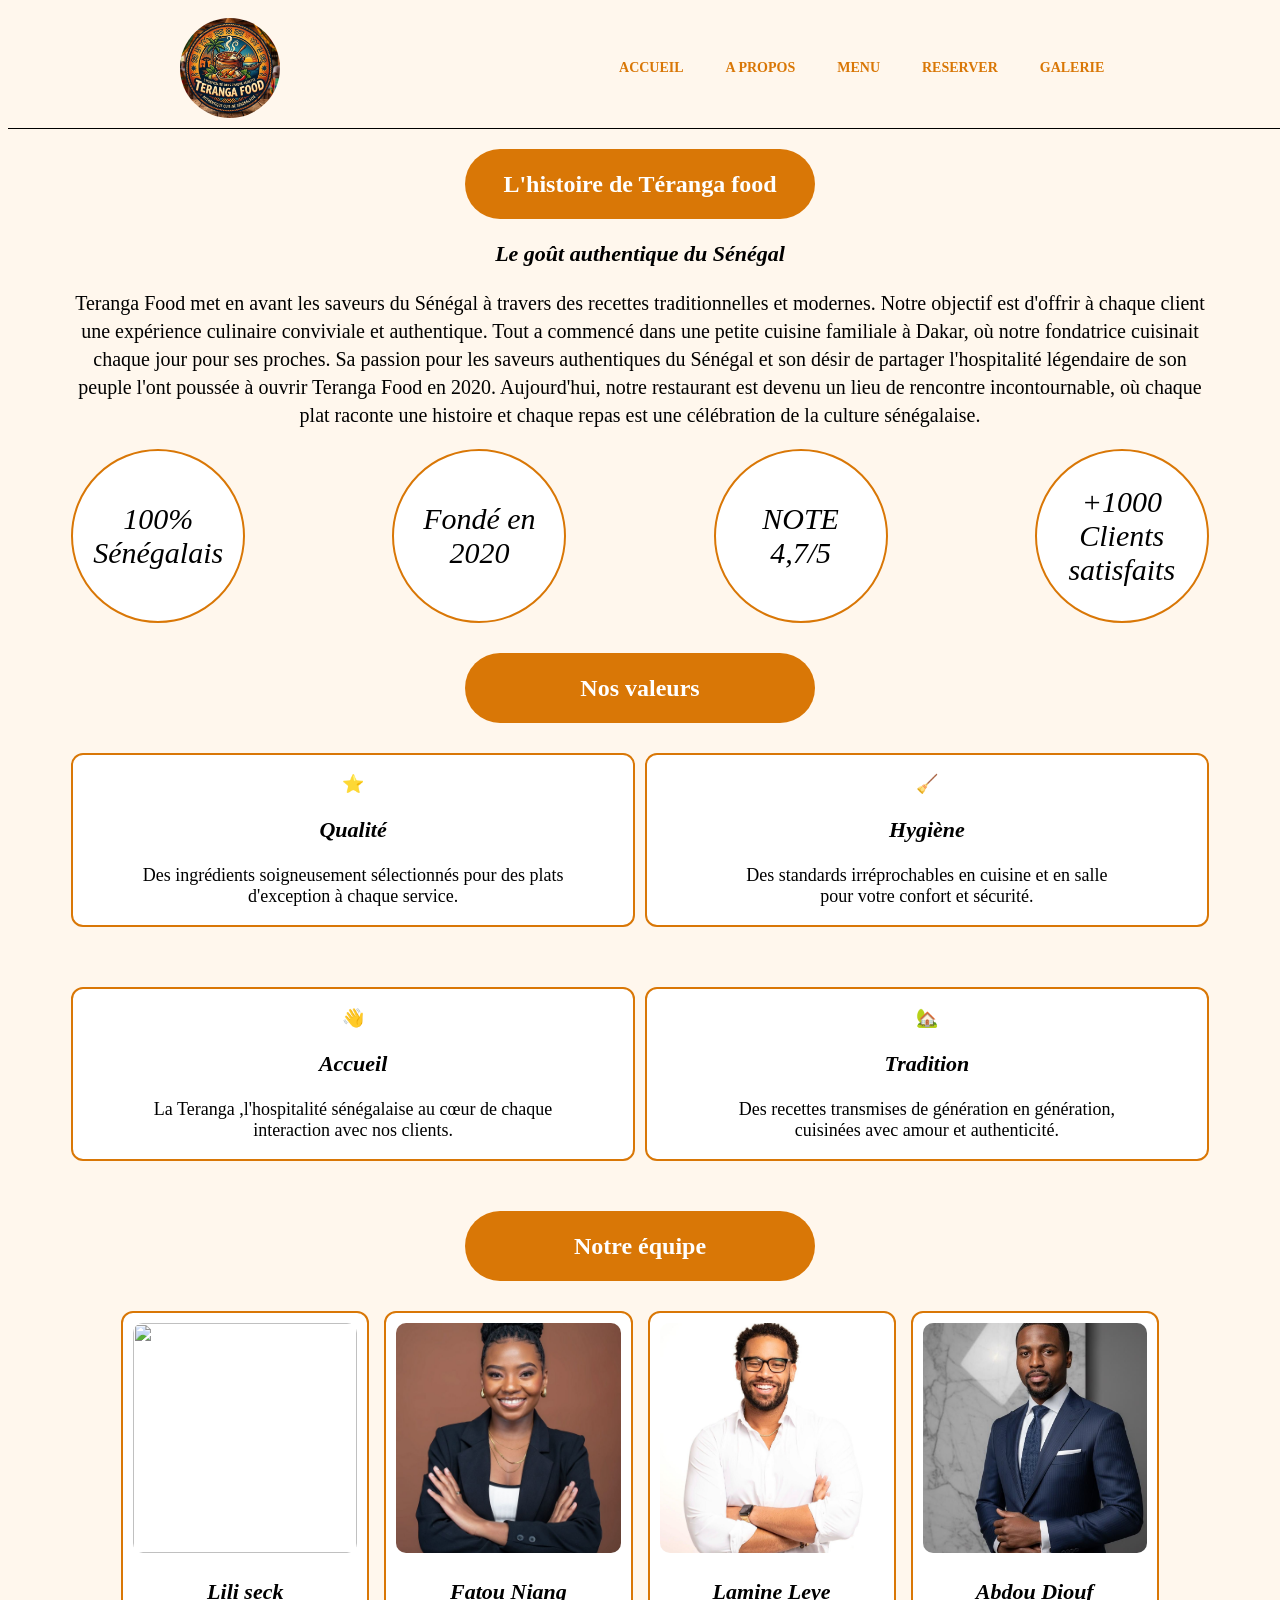
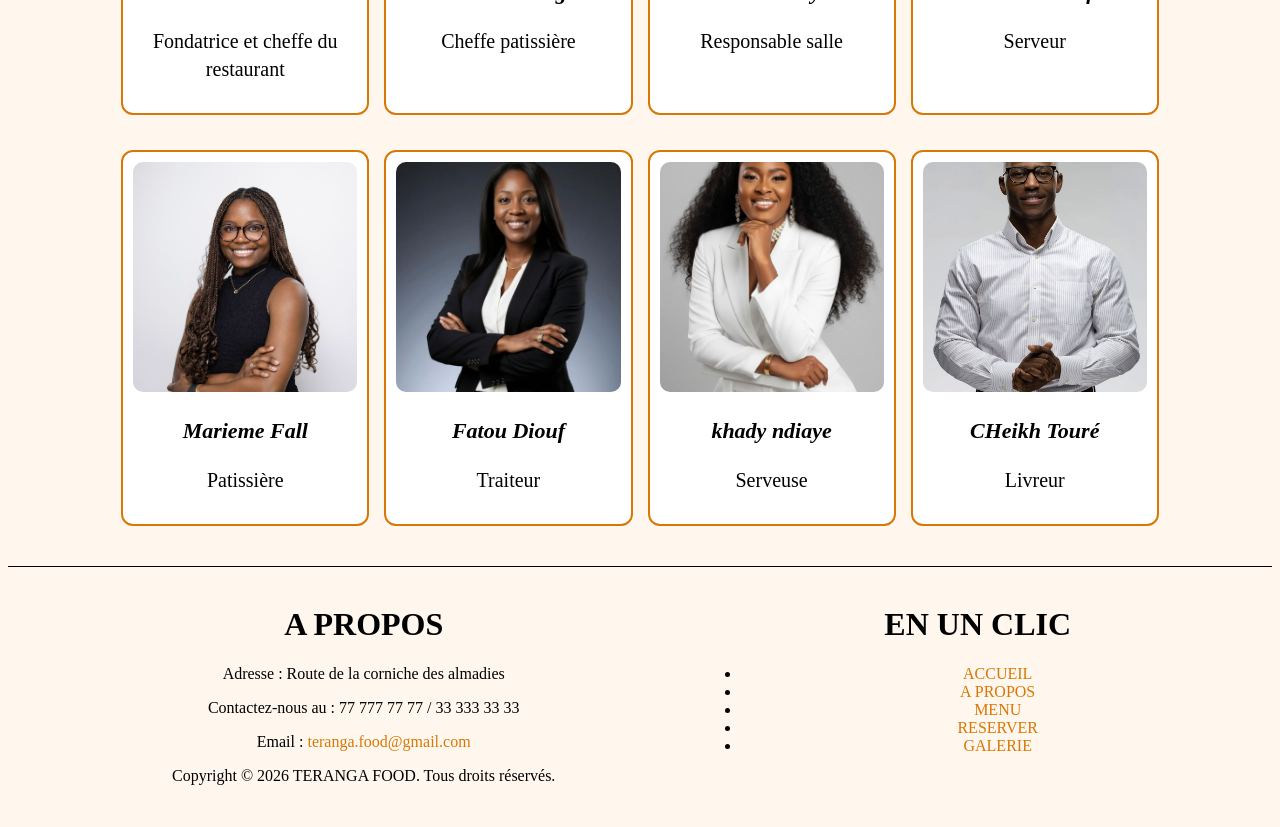
==== about.html @ 92a26245 "changement" ====
<!DOCTYPE html>
<html lang="en">

<head>
    <meta charset="UTF-8">
    <meta name="viewport" content="width=device-width, initial-scale=1.0">
    <title>Document</title>
    <link rel="stylesheet" href="css/style.css">
    <style>
        .histoire {
            width: 90%;
            margin: 0 auto;
            padding: 20px;
        }

        .hist1 h2,
        .nv {
            background-color: #D97706;
            width: 350px;
            height: 70px;
            border-radius: 35px;
            color: white;
            align-items: center;
            display: flex;
            justify-content: center;
            margin: auto;
        }

        .hist1 h3,
        .hist3 h3,
        .hist4 h3 {
            color: black;
            font-family: Cambria, Cochin, Georgia, Times, 'Times New Roman', serif;
            font-size: 22px;
            font-weight: bold;
            font-style: italic;
            text-align: center;
        }

        .hist1 p,
        .hist4 p {
            font-size: 20px;
            text-align: center;
            line-height: 1.4;
        }

        .hist2 {
            display: flex;
            width: 100%;
            margin: 0 auto;
            justify-content: space-between;
            margin-bottom: 30px;
        }

        .cercle {
            width: 170px;
            height: 170px;
            border-radius: 50%;
            border: 2px solid #D97706;
            background-color: white;
            text-align: center;
            justify-content: center;
            align-items: center;
            display: flex;
            transition: 0.3s ease;
            font-size: 30px;
            font-style: italic;
        }

        .cercle:hover,
        .cercle:focus-visible {
            transform: translateY(-2px);
            box-shadow: 0 14px 24px rgba(89, 89, 89, 0.26);
            outline: none;
        }

        .hist3 {
            grid-template-columns: repeat(2, 1fr);
            display: grid;
            gap: 10px;
            margin-top: 30px;
        }

        .valeurs {
            border: 1px solid;
            background-color: white;
            border-radius: 12px;
            text-align: center;
            margin-bottom: 50px;
            border: 2px solid #D97706;
        }

        .valeurs p {
            font-size: 18px;
        }

        .hist4 {
            margin-top: 30px;
            display: grid;
            grid-template-columns: repeat(4, 1fr);
            justify-content: center;
            gap: 15px;
            padding: 0 50px;
        }

        .service {
            border: 2px solid #D97706;
            background-color: white;
            padding: 10px;
            border-radius: 12px;
            text-align: center;
            margin-bottom: 20px;

        }

        .service img {
            width: 100%;
            overflow: hidden;
            height: 230px;
            border-radius: 10px;
            object-fit: cover;
        }
         @media(max-width:1024px){
            .service img{ grid-template-columns: repeat(2,1fr);}}
        @media(max-width:430px){
            .service img{ grid-template-columns: repeat(1,1fr);}}
    </style>
</head>

<body>
    <!-- le header de notre site -->
    <div class="top1">
        <!-- le logo du site  -->
        <div class="oui">
            <img src="teranga.jpeg" alt="">
        </div>
        <!-- le menu burger -->
        <div class="content">
            <input type="checkbox" id="menuToggle" class="menu-checkbox" />
            <label for="menuToggle" class="menu-toggle" aria-label="Ouvrir le menu">
                <span></span>
            </label>
            <!-- les liens du top  -->
            <nav class="nav">
                <a href="index.html">ACCUEIL</a>
                <a href="about.html">A PROPOS</a>
                <a href="menu.html">MENU</a>
                <a href="reservation.html">RESERVER</a>
                <a href="galerie.html">GALERIE</a>
            </nav>
        </div>
    </div>
    <div class="histoire">
        <div class="hist1">
            <h2>L'histoire de Téranga food</h2>
            <h3>Le goût authentique du Sénégal</h3>
            <p>Teranga Food met en avant les saveurs du Sénégal à travers des recettes traditionnelles et modernes.
                Notre objectif est d'offrir à chaque client une expérience culinaire conviviale et authentique.
                Tout a commencé dans une petite cuisine familiale à Dakar, où notre fondatrice cuisinait
                chaque jour pour ses proches. Sa passion pour les saveurs authentiques du Sénégal et son désir de
                partager l'hospitalité légendaire de son peuple l'ont poussée à ouvrir Teranga Food en 2020.
                Aujourd'hui, notre restaurant est devenu un lieu de rencontre incontournable, où chaque plat raconte une
                histoire et chaque repas est une célébration de la culture sénégalaise.</p>
        </div>
        <div class="hist2">
            <div class="cercle">100% Sénégalais</div>
            <div class="cercle">Fondé en 2020</div>
            <div class="cercle">NOTE <br>4,7/5</div>
            <div class="cercle">+1000 Clients satisfaits</div>
        </div>
        <h2 class="nv">Nos valeurs</h2>
        <div class="hist3">
            <div class="valeurs">
                <p>⭐</p>
                <h3>Qualité</h3>
                <p>Des ingrédients soigneusement sélectionnés pour des plats <br> d'exception à chaque service.</p>
            </div>
            <div class="valeurs">
                <p>🧹</p>
                <h3>Hygiène</h3>
                <p>Des standards irréprochables en cuisine et en salle <br>pour votre confort et sécurité.</p>
            </div>
            <div class="valeurs">
                <p>👋</p>
                <h3>Accueil</h3>
                <p>La Teranga ,l'hospitalité sénégalaise au cœur de chaque <br> interaction avec nos clients.</p>
            </div>
            <div class="valeurs">
                <p>🏡</p>
                <h3>Tradition</h3>
                <p>Des recettes transmises de génération en génération,<br> cuisinées avec amour et authenticité.</p>
            </div>
        </div>
        <h2 class="nv">Notre équipe</h2>
        <div class="hist4">
            <!-- <h3>Les visages du Téranga food</h3> -->
            <div class="service">
                <img src="per5.jpeg" alt="">
                <h3>Lili seck</h3>
                <p>Fondatrice et cheffe du restaurant</p>
            </div>
            <div class="service">
                <img src="per10.jpeg" alt="">
                <h3>Fatou Niang</h3>
                <p>Cheffe patissière</p>
            </div>
            <div class="service">
                <img src="per1.jpeg" alt="">
                <h3>Lamine Leye</h3>
                <p>Responsable salle</p>
            </div>
            <div class="service">
                <img src="per4.jpeg" alt="">
                <h3>Abdou Diouf</h3>
                <p>Serveur</p>
            </div>
            <div class="service">
                <img src="per3.jpeg" alt="">
                <h3>Marieme Fall</h3>
                <p>Patissière</p>
            </div>
            <div class="service">
                <img src="per11.jpeg" alt="">
                <h3>Fatou Diouf</h3>
                <p>Traiteur</p>
            </div>
            <div class="service">
                <img src="per7.jpeg" alt="">
                <h3>khady ndiaye</h3>
                <p>Serveuse</p>
            </div>
            <div class="service">
                <img src="per9.jpeg" alt="">
                <h3>CHeikh Touré</h3>
                <p>Livreur</p>
            </div>
        </div>
        </div>
      <div class="footeux">
        <div class="gauche">
            <h1>A PROPOS</h1>
            <p><i class="fa fa-location-arrow" aria-hidden="true"></i>
                Adresse : Route de la corniche des almadies </p>
            <p><i class="fa fa-address-book" aria-hidden="true"></i>
                Contactez-nous au : 77 777 77 77 / 33 333 33 33</p>
            <p><i class="fa fa-envelope" aria-hidden="true"></i>
                Email : <a href="#">teranga.food@gmail.com</a></p>
            <p>Copyright © 2026 TERANGA FOOD. Tous droits réservés.</p>
        </div>
        <div class="droite">
            <h1>EN UN CLIC</h1>
            <ul>
                <li><a href="index.html">ACCUEIL</a></li>
                <li><a href="about.html">A PROPOS</a></li>
                <li><a href="menu.html">MENU</a></li>
                <li><a href="reservation.html">RESERVER</a></li>
                <li><a href="galerie.html">GALERIE</a></li>
            </ul>
        </div>
    </div>
</body>

</html>
---- css/style.css ----
/* CSS DU SITE INDEX.HTML */
    html {
        scroll-behavior: smooth;
    }

    .top {
        display: flex;
        border-bottom: 1px solid black;
        justify-content: space-around;
        align-items: center;
        padding: 10px;
        position: fixed;
        width: 100%;
        top: 0;
        background-color: #FFF7ED;
    }

    .oui {
        width: 100px;
        height: 100px;
    }

    .oui img {
        width: 100%;
        height: 100%;
        object-fit: cover;
        border-radius: 50%;
    }

    .nav {
        display: flex;
        align-items: center;
        gap: 10px;
        flex-wrap: wrap;
    }

    .nav a {
        text-decoration: none;
        color: #D97706;
        padding: 10px 16px;
        font-size: 14px;
        font-weight: 600;
        border-radius: 999px;
        transition: 0.3s ease;
    }

    .nav a:hover,
    .nav a:focus-visible {
        background-color: #d5820e;
        color: #f9f8f6;
        outline: none;
    }

    .menu-checkbox {
        display: none;
    }

    .menu-toggle {
        display: none;
        width: 48px;
        height: 48px;
        border: 1px solid #d9e3f2;
        border-radius: 14px;
        background: #ffffff;
        align-items: center;
        justify-content: center;
        cursor: pointer;
    }

    .menu-toggle span,
    .menu-toggle::before,
    .menu-toggle::after {
        content: "";
        display: block;
        width: 20px;
        height: 2px;
        background: #24324a;
        border-radius: 999px;
        transition: 0.3s ease;
        position: relative;
    }

    .menu-toggle::before {
        position: absolute;
        transform: translateY(-6px);
    }

    .menu-toggle::after {
        position: absolute;
        transform: translateY(6px);
    }

    .grand {
        background-color: #FFF7ED;
    }

    .grand h3 {
        margin-top: 195px;
        margin-left: 700px;
        color: white;
        font-family: Georgia, 'Times New Roman', Times, serif;
        align-items: center;
        position: absolute;
        top: 140px;

    }

    .grand h1 {
        margin-top: 160px;
        font-size: 45px;
        color: white;
        font-family: Georgia, 'Times New Roman', Times, serif;
        margin-left: 200px;
        position: absolute;
        top: 110px;
    }

    .grand h2 {
        margin-top: 160px;
        color: white;
        font-family: Arial, Helvetica, sans-serif;
        margin-left: 410px;
        position: absolute;
        top: 310px;
        font-size: 20px;
    }

    .contenu img {
        margin-top: 130px;
        height: 550px;
        width: 100%;
    }

    .btn {
        display: inline-flex;
        align-items: center;
        justify-content: center;
        min-height: 52px;
        padding: 14px 24px;
        border-radius: 14px;
        text-decoration: none;
        font-weight: 700;
        transition: 0.3s ease;
        border: 1px solid transparent;
        text-align: center;
    }

    .btn-primary {
        background: linear-gradient(135deg, #f19225, #eacaa2);
        color: #ffffff;
        box-shadow: 0 10px 20px rgba(239, 240, 241, 0.2);
        position: absolute;
        top: 520px;
        margin-left: 420px;
    }

    .btn-primary:hover,
    .btn-primary:focus-visible {
        transform: translateY(-2px);
        box-shadow: 0 14px 24px rgba(245, 246, 247, 0.26);
        outline: none;
    }

    .btn-secondary {
        border-color: #cfe0fa;
        color: #fa9e36;
        background: #ffffff;
        position: absolute;
        top: 520px;
        margin-left: 630px;

    }

    .btn-secondary:hover,
    .btn-secondary:focus-visible {
        transform: translateY(-2px);
        box-shadow: 0 14px 24px rgba(245, 246, 247, 0.26);
        background: #f3f8ff;
        outline: none;
    }

    .contenu2 {
        background-color: #FFF7ED;
        border: 1px solid transparent;
        height: 700px;
    }


    .contenu2 h1 {
        text-align: center;
        font-family: Georgia, 'Times New Roman', Times, serif;
    }

    .barre1 {
        width: 400px;
        height: 2px;
        margin-left: 410px;
        background-color: #D97706;
    }

    .grille {
        margin-top: 30px;
        display: grid;
        grid-template-columns: repeat(3, 1fr);
        justify-content: center;
        gap: 20px;
        padding: 0 50px;
    }

    .bloc {
        border: 1px solid;
        background-color: #ecdfcf;
        padding: 10px;
        border-radius: 12px;
        text-align: center;

    }

    .bloc img {
        width: 100%;
        overflow: hidden;
        height: 300px;
        object-fit: cover;
        display: block;
    }

    .bloc h2 {
        font-size: 48px;
    }

    .bloc p {
        line-height: 1.7;
    }

    .footeux {
        border-top: 1px solid black;
        background-color: #FFF7ED;
        display: grid;
        grid-template-columns: minmax(0, 1.1fr) minmax(320px, 0.9fr);
        padding: 18px;
        text-align: center;
    }

    .gauche a {
        text-decoration: none;
        color: #D97706;
    }

    .droite a {
        text-decoration: none;
        color: #D97706;
    }
    /* Css du site menu.html */
        .menuu{
        background-color: #FFF7ED;
        height: 2530px;
        top: 0;
        border: 1px solid transparent;
    }
    .menu {
        margin-top: 30px;
        display: grid;
        grid-template-columns: repeat(3, 1fr);
        justify-content: center;
        gap: 20px;
        padding: 0 50px;
    }
    .prix{
        color: #FBBF24;
    }
    .grid {
        border: 1px solid;
        background-color: white;
        padding: 10px;
        border-radius: 12px;
        text-align: center;
        margin-bottom: 50px;

    }

    .grid img {
        width: 100%;
        overflow: hidden;
        height: 400px;
        border-radius: 10px;
        object-fit: cover;
        display: block;
    }

    .grid h2 {
        font-size: 38px;
        color: #bc6705;
        text-decoration: underline;
    }

    .grid p {
        line-height: 1.7;
    }
    .grid button {
        display: inline-flex;
        align-items: center;
        justify-content: center;
        min-height: 52px;
        padding: 14px 24px;
        border-radius: 14px;
        text-decoration: none;
        font-weight: 700;
        transition: 0.3s ease;
        border: 1px solid transparent;
        text-align: center;
    }

    .bt2 {
        background: linear-gradient(135deg, #f19225, #eacaa2);
        box-shadow: 0 10px 20px rgba(239, 240, 241, 0.2);
    }

    .bt2:hover,
    .bt2:focus-visible {
        transform: translateY(-2px);
        box-shadow: 0 14px 24px rgba(149, 149, 150, 0.26);
        outline: none;
    }
    .menu button {
        height: 50px;
        width: 230px;
        border-radius: 10px;
        border: 1px solid grey;
        font-size: 16px;
        color: white;
        font-weight: bold;
        font-family: Arial, Helvetica, sans-serif;
    }

    .topmenu {
        text-align: center;
        font-size: 35px;
        color: #D97706;
    }

    .basmenu {
        text-align: center;
        font-size: 20px;
        border-top: 1px solid black;
    }

    .basmenu a {
        text-decoration: none;
        color: #D97706;
    }
     .footeux {
        background-color: #FFF7ED;
        display: grid;
        grid-template-columns: minmax(0, 1.1fr) minmax(320px, 0.9fr);
        padding: 18px;
        text-align: center;
    }

    .gauche a {
        text-decoration: none;
        color: #D97706;
    }

    .droite a {
        text-decoration: none;
        color: #D97706;
    }
     .top1 {
        display: flex;
        border-bottom: 1px solid black;
        justify-content: space-around;
        align-items: center;
        padding: 10px;
        width: 100%;
        top: 0;
        background-color: #FFF7ED;
    }






        /* css du site reservation.html */
     body {
        overflow-x: hidden;
        background-color: #FFF7ED;
    }

    .formulaire {
        width: 700px;
        height: 900px;
        margin: 0 auto;
        border: 1px solid black;
        border-radius: 30px;
        padding: 40px;
        margin-bottom: 30px;
        background-color: rgb(251, 247, 243);
    }

    .both img {
        overflow: hidden;
        border-radius: 50%;
        object-fit: cover;
        width: 70px;
        height: 70px;
        margin-top: 10px;
        margin-right: 17px;
    }

    .barre {
        height: 4px;
        width: 500px;
        background-color: #D97706;
        margin-left: 375px;
        position: absolute;
        top: 8px;
        border-radius: 30px;
    }

    .num,
    .fr2,
    .date,
    .heure,
    .nombre,
    .nom {
        margin-top: 10px;
        width: 100%;
    }

    .both {
        display: flex;
    }
    .head h1 , .head h3{
        color: #D97706
    }

    .both h2 {
        font-weight: 900;
        font-size: 35px;
        color: #D97706
    }

    .fr2 input,
    .date input,
    .heure input,
    .nombre input,
    .num input,
    .nom input {
        width: 100%;
        height: 45px;
        border-radius: 5px;
        border: 1px solid black;
        margin-top: 10px;
        background-color: rgb(242, 235, 235);
    }

    .souvenir {
        margin-top: 25px;
        font-size: 19px;
    }

    .bouton {
        display: flex;
        align-items: center;
        justify-content: center;
        margin-top: 20px;
    }

    .btn3 {
        padding: 14px 24px;
        border-radius: 14px;
        text-decoration: none;
        font-weight: 700;
        transition: 0.3s ease;
        border: 1px solid transparent;
        text-align: center;
        display: block;
        margin: 30px auto 0 auto;
        background: linear-gradient(135deg, #f19225, #eacaa2);
        color: #ffffff;
        height: 55px;
        width: 250px;
    }

    .btn3:hover,
    .btn3:focus-visible {
        transform: translateY(-2px);
        box-shadow: 0 14px 24px rgba(71, 71, 71, 0.26);
        outline: none;
    }
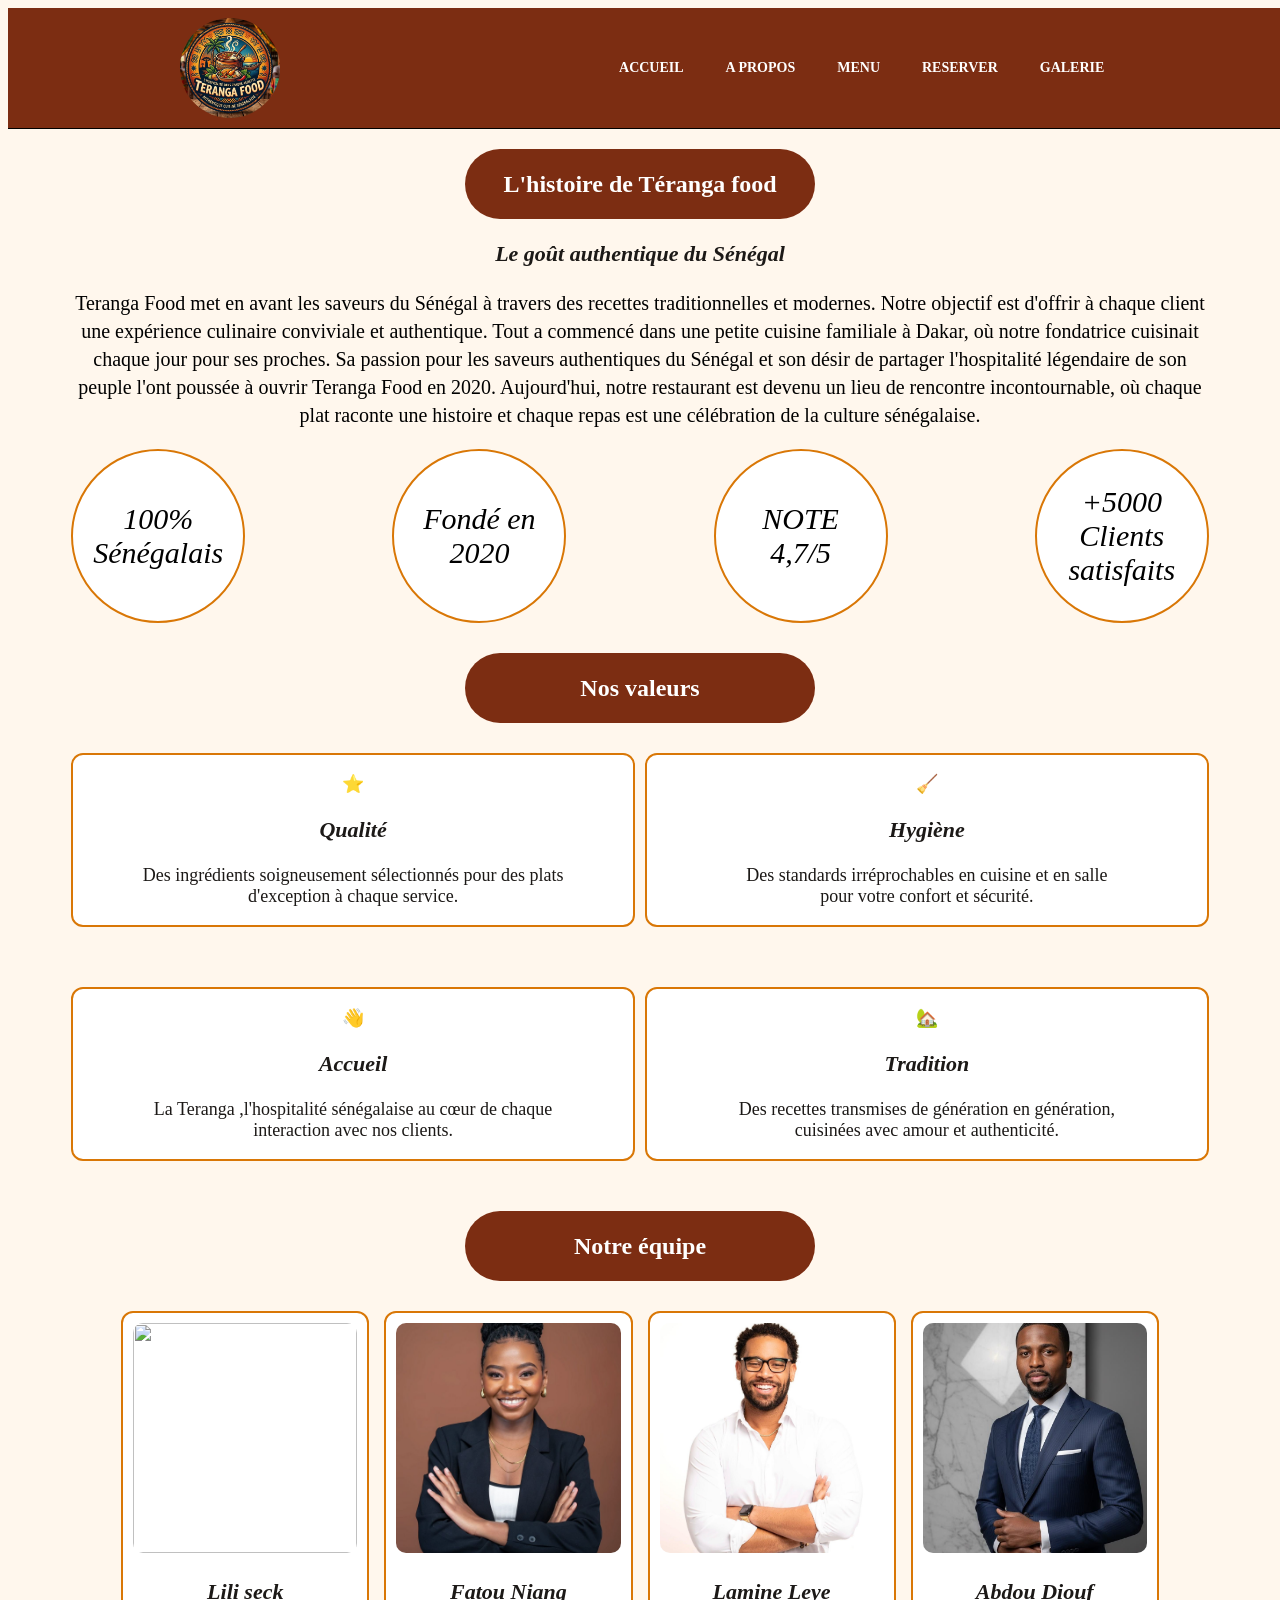
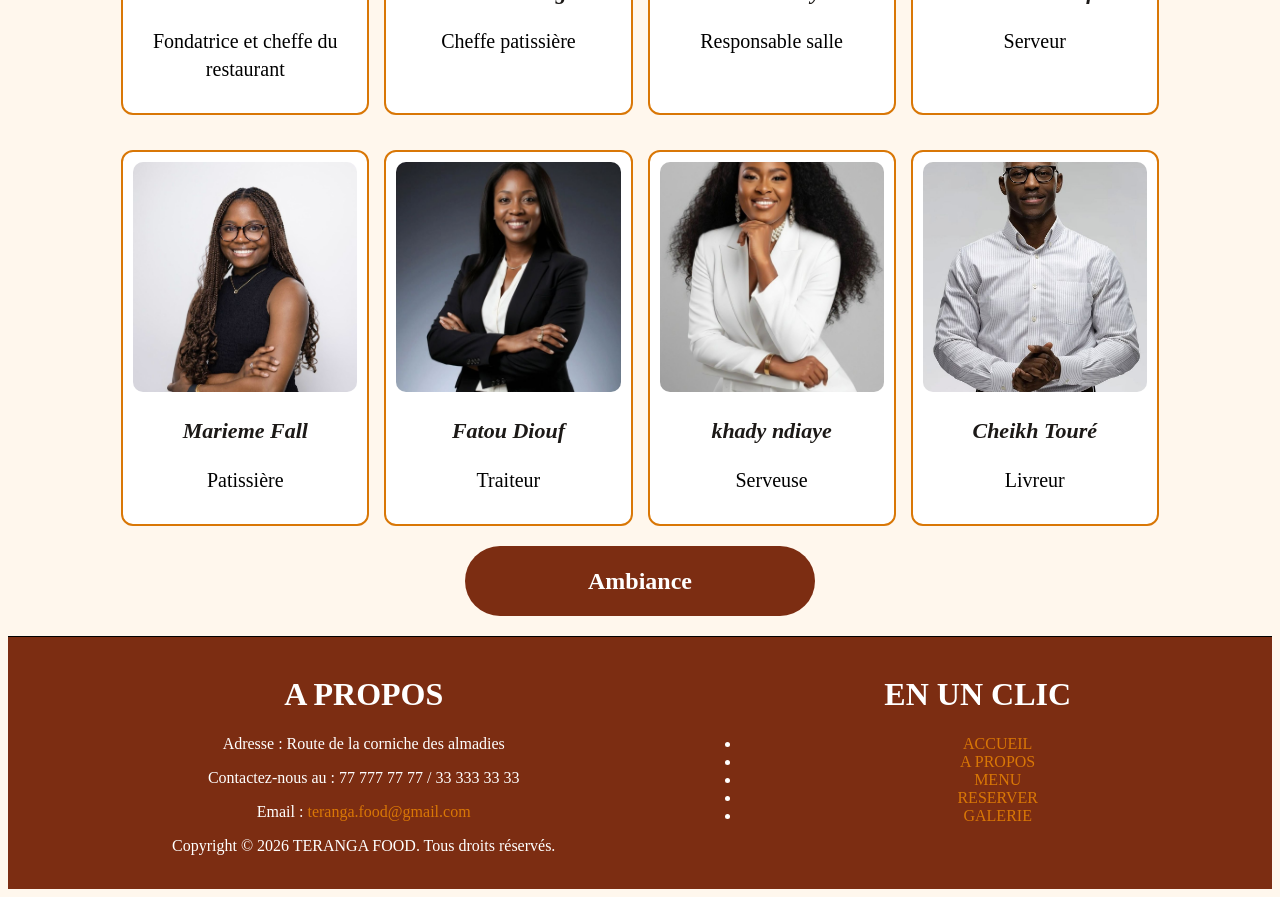
==== commit 5eda85d4: "changement" ====
--- a/about.html
+++ b/about.html
@@ -7,123 +7,14 @@
     <title>Document</title>
     <link rel="stylesheet" href="css/style.css">
     <style>
-        .histoire {
-            width: 90%;
-            margin: 0 auto;
-            padding: 20px;
+         @media(max-width:1024px){
+            .service img{ grid-template-columns: repeat(2,1fr);}
+            .hist4{ grid-template-columns: repeat(2, 1fr);}
+         }      
+        @media(max-width:430px){
+            .service img{ grid-template-columns: repeat(1,1fr);}
+            .hist4{ grid-template-columns: repeat(1, 1fr);}
         }
-
-        .hist1 h2,
-        .nv {
-            background-color: #D97706;
-            width: 350px;
-            height: 70px;
-            border-radius: 35px;
-            color: white;
-            align-items: center;
-            display: flex;
-            justify-content: center;
-            margin: auto;
-        }
-
-        .hist1 h3,
-        .hist3 h3,
-        .hist4 h3 {
-            color: black;
-            font-family: Cambria, Cochin, Georgia, Times, 'Times New Roman', serif;
-            font-size: 22px;
-            font-weight: bold;
-            font-style: italic;
-            text-align: center;
-        }
-
-        .hist1 p,
-        .hist4 p {
-            font-size: 20px;
-            text-align: center;
-            line-height: 1.4;
-        }
-
-        .hist2 {
-            display: flex;
-            width: 100%;
-            margin: 0 auto;
-            justify-content: space-between;
-            margin-bottom: 30px;
-        }
-
-        .cercle {
-            width: 170px;
-            height: 170px;
-            border-radius: 50%;
-            border: 2px solid #D97706;
-            background-color: white;
-            text-align: center;
-            justify-content: center;
-            align-items: center;
-            display: flex;
-            transition: 0.3s ease;
-            font-size: 30px;
-            font-style: italic;
-        }
-
-        .cercle:hover,
-        .cercle:focus-visible {
-            transform: translateY(-2px);
-            box-shadow: 0 14px 24px rgba(89, 89, 89, 0.26);
-            outline: none;
-        }
-
-        .hist3 {
-            grid-template-columns: repeat(2, 1fr);
-            display: grid;
-            gap: 10px;
-            margin-top: 30px;
-        }
-
-        .valeurs {
-            border: 1px solid;
-            background-color: white;
-            border-radius: 12px;
-            text-align: center;
-            margin-bottom: 50px;
-            border: 2px solid #D97706;
-        }
-
-        .valeurs p {
-            font-size: 18px;
-        }
-
-        .hist4 {
-            margin-top: 30px;
-            display: grid;
-            grid-template-columns: repeat(4, 1fr);
-            justify-content: center;
-            gap: 15px;
-            padding: 0 50px;
-        }
-
-        .service {
-            border: 2px solid #D97706;
-            background-color: white;
-            padding: 10px;
-            border-radius: 12px;
-            text-align: center;
-            margin-bottom: 20px;
-
-        }
-
-        .service img {
-            width: 100%;
-            overflow: hidden;
-            height: 230px;
-            border-radius: 10px;
-            object-fit: cover;
-        }
-         @media(max-width:1024px){
-            .service img{ grid-template-columns: repeat(2,1fr);}}
-        @media(max-width:430px){
-            .service img{ grid-template-columns: repeat(1,1fr);}}
     </style>
 </head>
 
@@ -166,7 +57,7 @@
             <div class="cercle">100% Sénégalais</div>
             <div class="cercle">Fondé en 2020</div>
             <div class="cercle">NOTE <br>4,7/5</div>
-            <div class="cercle">+1000 Clients satisfaits</div>
+            <div class="cercle">+5000 Clients satisfaits</div>
         </div>
         <h2 class="nv">Nos valeurs</h2>
         <div class="hist3">
@@ -231,11 +122,12 @@
             </div>
             <div class="service">
                 <img src="per9.jpeg" alt="">
-                <h3>CHeikh Touré</h3>
+                <h3>Cheikh Touré</h3>
                 <p>Livreur</p>
             </div>
         </div>
-        </div>
+        <h2 class="nv">Ambiance</h2>
+    </div>
       <div class="footeux">
         <div class="gauche">
             <h1>A PROPOS</h1>
--- a/css/style.css
+++ b/css/style.css
@@ -12,7 +12,7 @@
         position: fixed;
         width: 100%;
         top: 0;
-        background-color: #FFF7ED;
+        background-color: #7C2D12;
     }
 
     .oui {
@@ -36,7 +36,7 @@
 
     .nav a {
         text-decoration: none;
-        color: #D97706;
+        color: white;
         padding: 10px 16px;
         font-size: 14px;
         font-weight: 600;
@@ -143,6 +143,7 @@
         transition: 0.3s ease;
         border: 1px solid transparent;
         text-align: center;
+
     }
 
     .btn-primary {
@@ -157,7 +158,7 @@
     .btn-primary:hover,
     .btn-primary:focus-visible {
         transform: translateY(-2px);
-        box-shadow: 0 14px 24px rgba(245, 246, 247, 0.26);
+        box-shadow: 0 14px 24px #FBBF24;
         outline: none;
     }
 
@@ -174,7 +175,7 @@
     .btn-secondary:hover,
     .btn-secondary:focus-visible {
         transform: translateY(-2px);
-        box-shadow: 0 14px 24px rgba(245, 246, 247, 0.26);
+        box-shadow: 0 14px 24px #FBBF24;
         background: #f3f8ff;
         outline: none;
     }
@@ -189,13 +190,14 @@
     .contenu2 h1 {
         text-align: center;
         font-family: Georgia, 'Times New Roman', Times, serif;
+        color: #7C2D12;
     }
 
     .barre1 {
         width: 400px;
         height: 2px;
-        margin-left: 410px;
-        background-color: #D97706;
+       margin: auto;
+        background-color: #7C2D12;
     }
 
     .grille {
@@ -234,11 +236,12 @@
 
     .footeux {
         border-top: 1px solid black;
-        background-color: #FFF7ED;
+        background-color: #7C2D12;
         display: grid;
         grid-template-columns: minmax(0, 1.1fr) minmax(320px, 0.9fr);
         padding: 18px;
         text-align: center;
+        color: white;
     }
 
     .gauche a {
@@ -250,13 +253,26 @@
         text-decoration: none;
         color: #D97706;
     }
+
+
+
+
+
+
+
+
+
+
+
+
     /* Css du site menu.html */
-        .menuu{
+    .menuu {
         background-color: #FFF7ED;
         height: 2530px;
         top: 0;
         border: 1px solid transparent;
     }
+
     .menu {
         margin-top: 30px;
         display: grid;
@@ -265,9 +281,11 @@
         gap: 20px;
         padding: 0 50px;
     }
-    .prix{
+
+    .prix {
         color: #FBBF24;
     }
+
     .grid {
         border: 1px solid;
         background-color: white;
@@ -289,13 +307,10 @@
 
     .grid h2 {
         font-size: 38px;
-        color: #bc6705;
+        color: #7C2D12;
         text-decoration: underline;
     }
 
-    .grid p {
-        line-height: 1.7;
-    }
     .grid button {
         display: inline-flex;
         align-items: center;
@@ -318,9 +333,10 @@
     .bt2:hover,
     .bt2:focus-visible {
         transform: translateY(-2px);
-        box-shadow: 0 14px 24px rgba(149, 149, 150, 0.26);
-        outline: none;
-    }
+        box-shadow: 0 4px 14px #FBBF24;
+        outline: none;
+    }
+
     .menu button {
         height: 50px;
         width: 230px;
@@ -335,7 +351,7 @@
     .topmenu {
         text-align: center;
         font-size: 35px;
-        color: #D97706;
+        color: #7C2D12;
     }
 
     .basmenu {
@@ -348,13 +364,7 @@
         text-decoration: none;
         color: #D97706;
     }
-     .footeux {
-        background-color: #FFF7ED;
-        display: grid;
-        grid-template-columns: minmax(0, 1.1fr) minmax(320px, 0.9fr);
-        padding: 18px;
-        text-align: center;
-    }
+
 
     .gauche a {
         text-decoration: none;
@@ -365,7 +375,8 @@
         text-decoration: none;
         color: #D97706;
     }
-     .top1 {
+
+    .top1 {
         display: flex;
         border-bottom: 1px solid black;
         justify-content: space-around;
@@ -373,22 +384,26 @@
         padding: 10px;
         width: 100%;
         top: 0;
-        background-color: #FFF7ED;
-    }
-
-
-
-
-
-
-        /* css du site reservation.html */
-     body {
+        background-color: #7C2D12;
+    }
+
+
+
+
+
+
+
+
+
+
+    /* css du site reservation.html */
+    body {
         overflow-x: hidden;
         background-color: #FFF7ED;
     }
 
     .formulaire {
-        width: 700px;
+        width: 55%;
         height: 900px;
         margin: 0 auto;
         border: 1px solid black;
@@ -408,16 +423,6 @@
         margin-right: 17px;
     }
 
-    .barre {
-        height: 4px;
-        width: 500px;
-        background-color: #D97706;
-        margin-left: 375px;
-        position: absolute;
-        top: 8px;
-        border-radius: 30px;
-    }
-
     .num,
     .fr2,
     .date,
@@ -431,14 +436,16 @@
     .both {
         display: flex;
     }
-    .head h1 , .head h3{
-        color: #D97706
+
+    .head h1,
+    .head h3 {
+        color: #7C2D12;
     }
 
     .both h2 {
         font-weight: 900;
         font-size: 35px;
-        color: #D97706
+        color: #7C2D12;
     }
 
     .fr2 input,
@@ -486,6 +493,146 @@
     .btn3:hover,
     .btn3:focus-visible {
         transform: translateY(-2px);
-        box-shadow: 0 14px 24px rgba(71, 71, 71, 0.26);
-        outline: none;
+        box-shadow: 0 8px 14px #FBBF24;
+        outline: none;
+    }
+
+
+
+
+
+
+
+
+
+
+
+
+    /* css du site about.html */
+    .histoire {
+        width: 90%;
+        margin: 0 auto;
+        padding: 20px;
+    }
+
+    .hist1 h2,
+    .nv {
+        background-color: #7C2D12;
+        width: 350px;
+        height: 70px;
+        border-radius: 35px;
+        color: white;
+        align-items: center;
+        display: flex;
+        justify-content: center;
+        margin: auto;
+    }
+
+    .hist1 h3,
+    .hist3 h3,
+    .hist4 h3 {
+        color: #1C1917;
+        font-family: Cambria, Cochin, Georgia, Times, 'Times New Roman', serif;
+        font-size: 22px;
+        font-weight: bold;
+        font-style: italic;
+        text-align: center;
+    }
+
+    .hist1 p,
+    .hist4 p {
+        font-size: 20px;
+        text-align: center;
+        line-height: 1.4;
+    }
+
+    .hist2 {
+        display: flex;
+        width: 100%;
+        margin: 0 auto;
+        justify-content: space-between;
+        margin-bottom: 30px;
+    }
+
+    .cercle {
+        width: 170px;
+        height: 170px;
+        border-radius: 50%;
+        border: 2px solid #D97706;
+        background-color: white;
+        text-align: center;
+        justify-content: center;
+        align-items: center;
+        display: flex;
+        transition: 0.3s ease;
+        font-size: 30px;
+        font-style: italic;
+    }
+
+    .cercle:hover,
+    .cercle:focus-visible {
+        transform: translateY(-2px);
+        box-shadow: 0 8px 14px #FBBF24;
+        outline: none;
+    }
+
+    .hist3 {
+        grid-template-columns: repeat(2, 1fr);
+        display: grid;
+        gap: 10px;
+        margin-top: 30px;
+    }
+
+    .valeurs {
+        border: 1px solid;
+        background-color: white;
+        border-radius: 12px;
+        text-align: center;
+        margin-bottom: 50px;
+        border: 2px solid #D97706;
+        transition: 0.3s ease;
+    }
+    .valeurs:hover,
+    .valeurs:focus-visible {
+        transform: translateY(-2px);
+        box-shadow: 0 4px 8px #FBBF24;
+        outline: none;
+       }
+    .service:hover,
+    .service:focus-visible {
+        transform: translateY(-2px);
+        box-shadow: 0 4px 8px #FBBF24;
+        outline: none;
+    }
+    .valeurs p {
+        font-size: 18px;
+        color: #1C1917;
+    }
+
+    .hist4 {
+        margin-top: 30px;
+        display: grid;
+        grid-template-columns: repeat(4, 1fr);
+        justify-content: center;
+        gap: 15px;
+        padding: 0 50px;
+    }
+
+    .service {
+        border: 2px solid #D97706;
+        background-color: white;
+        padding: 10px;
+        border-radius: 12px;
+        text-align: center;
+        margin-bottom: 20px;
+        transition: 0.3s ease;
+
+    }
+
+    .service img {
+        width: 100%;
+        overflow: hidden;
+        height: 230px;
+        border-radius: 10px;
+        object-fit: cover;
     }
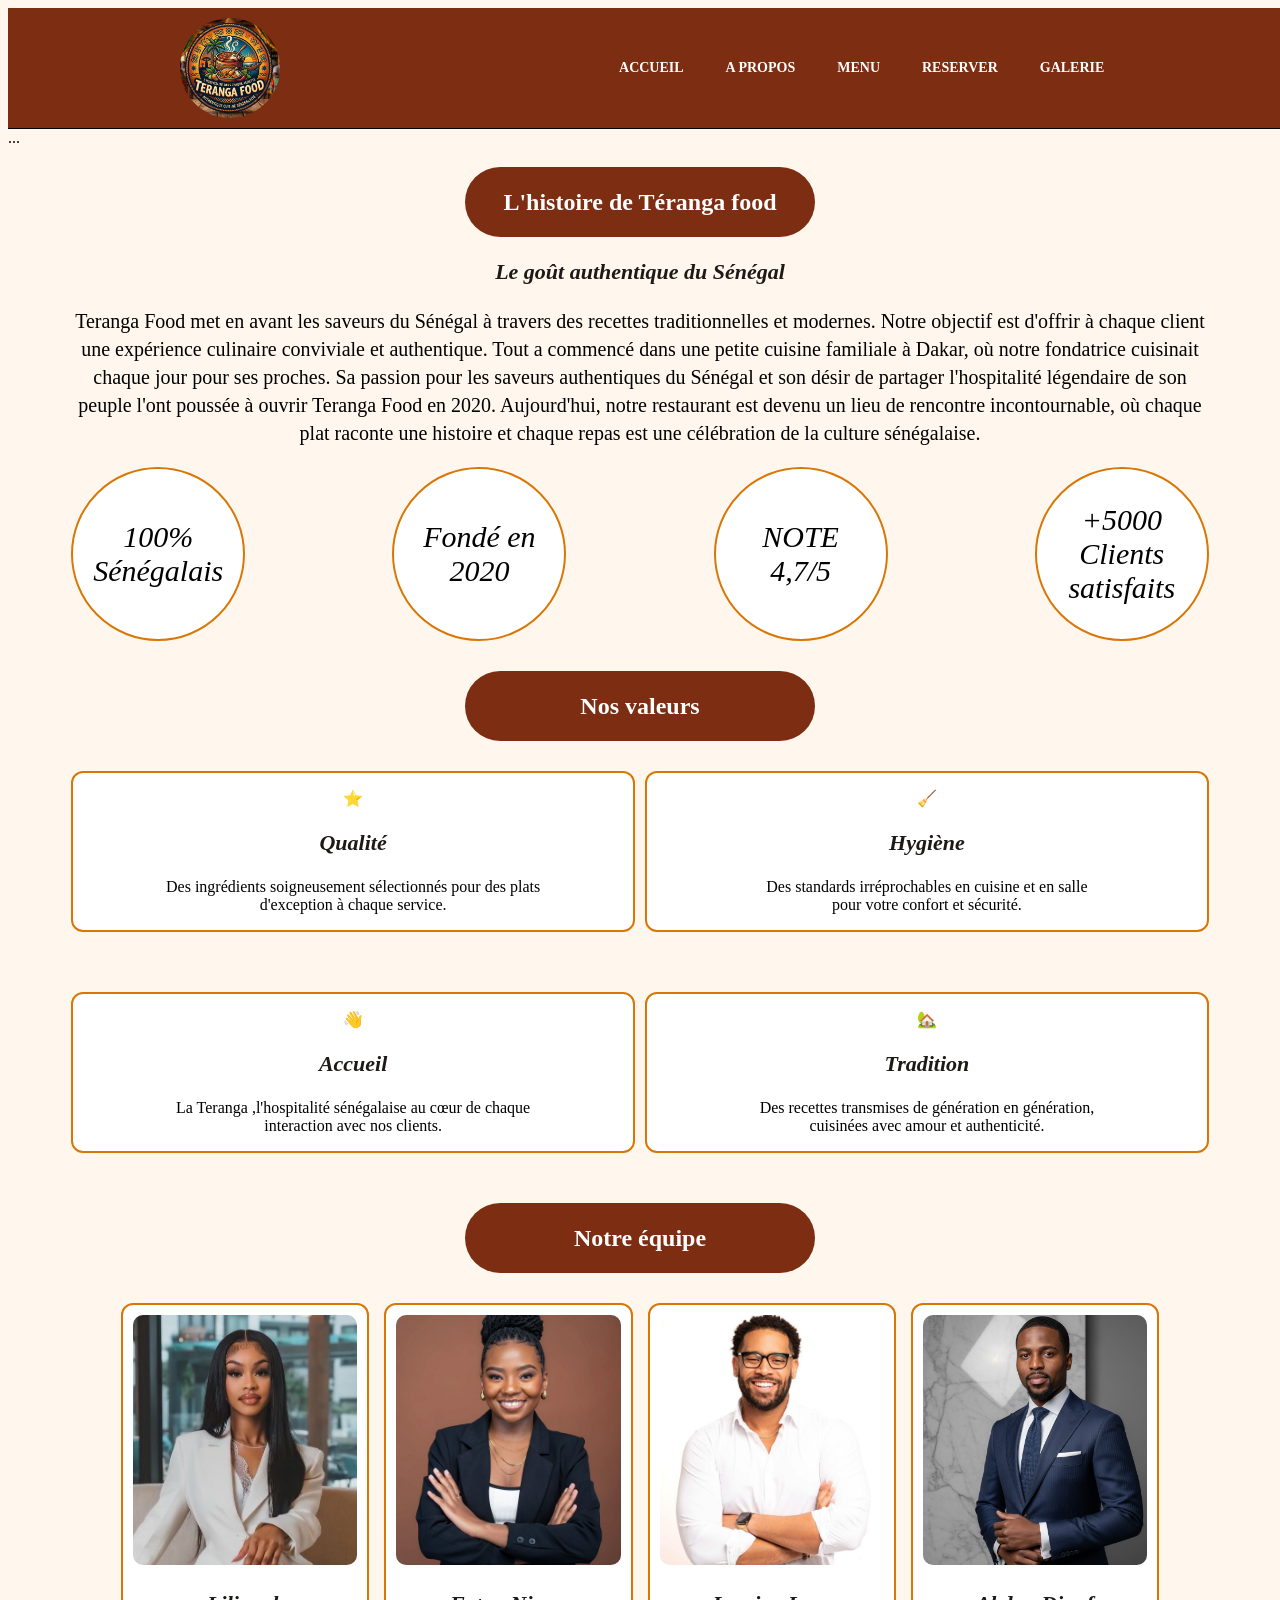
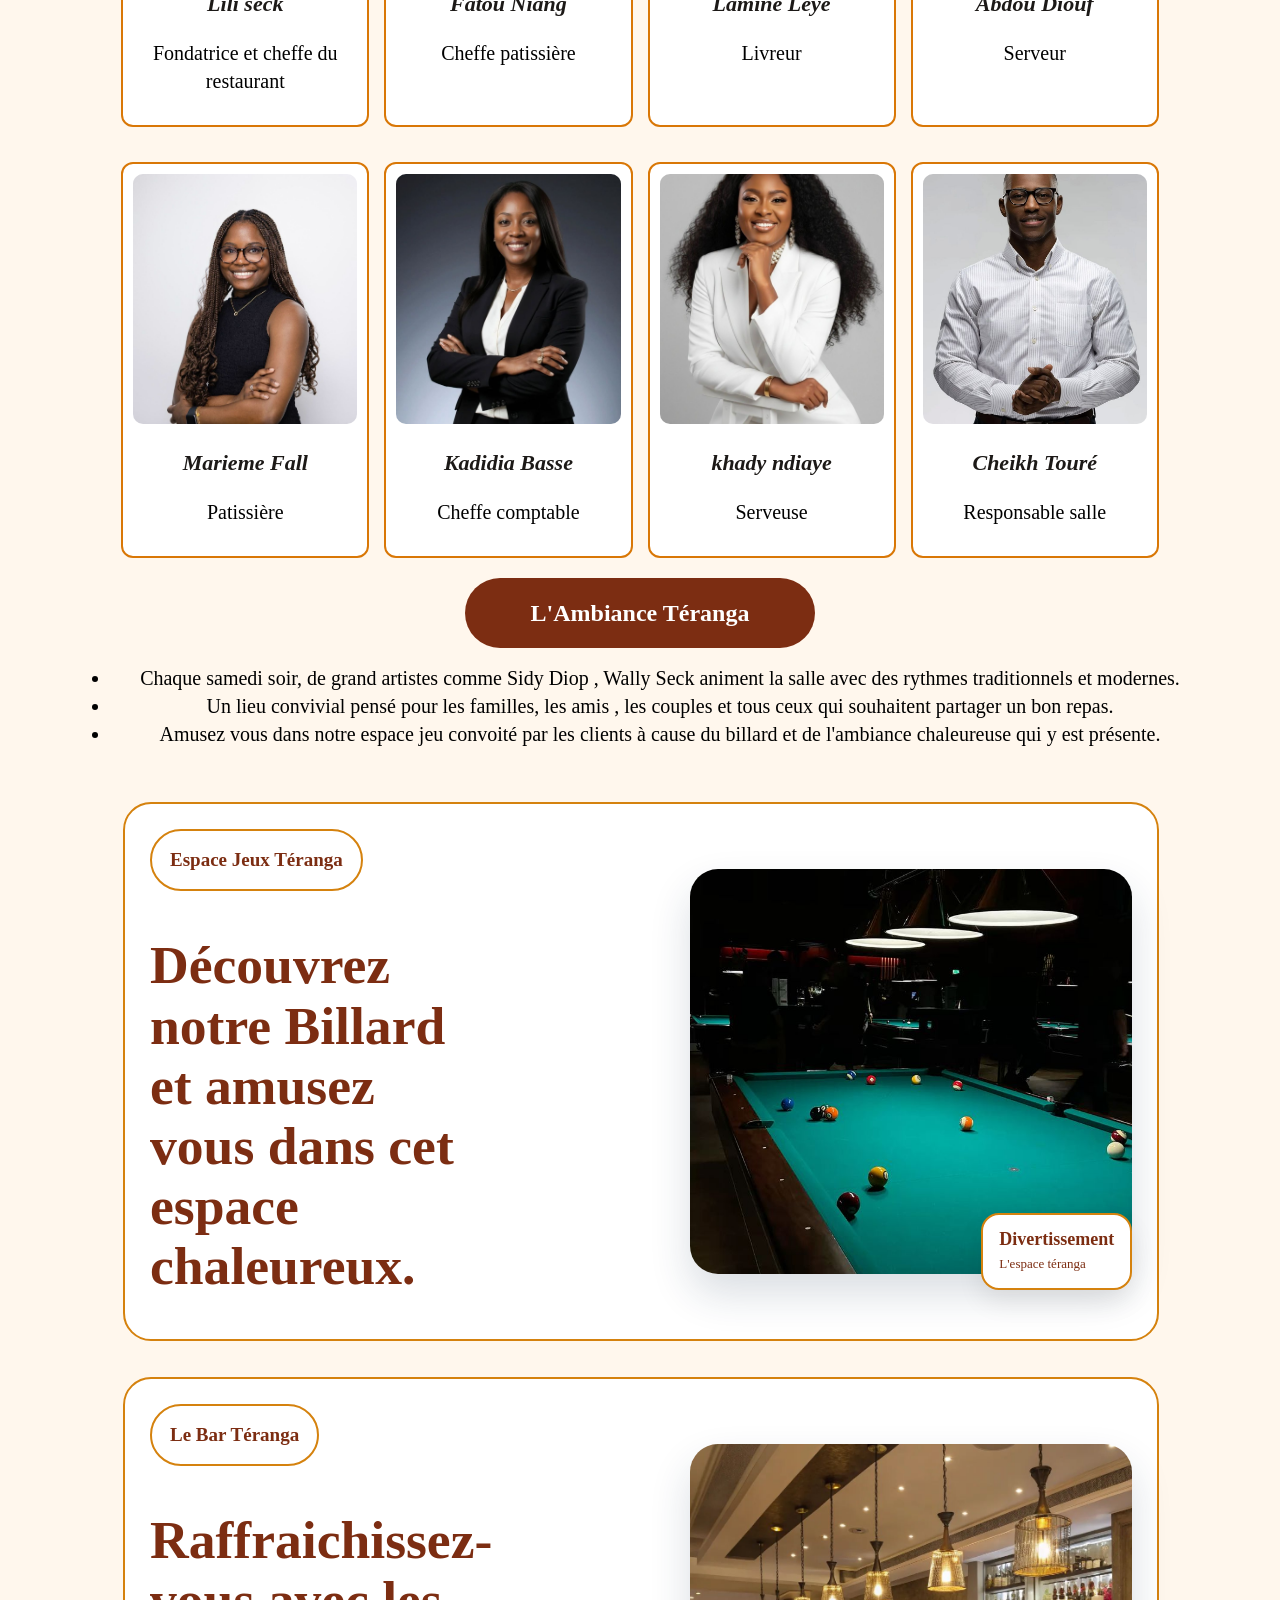
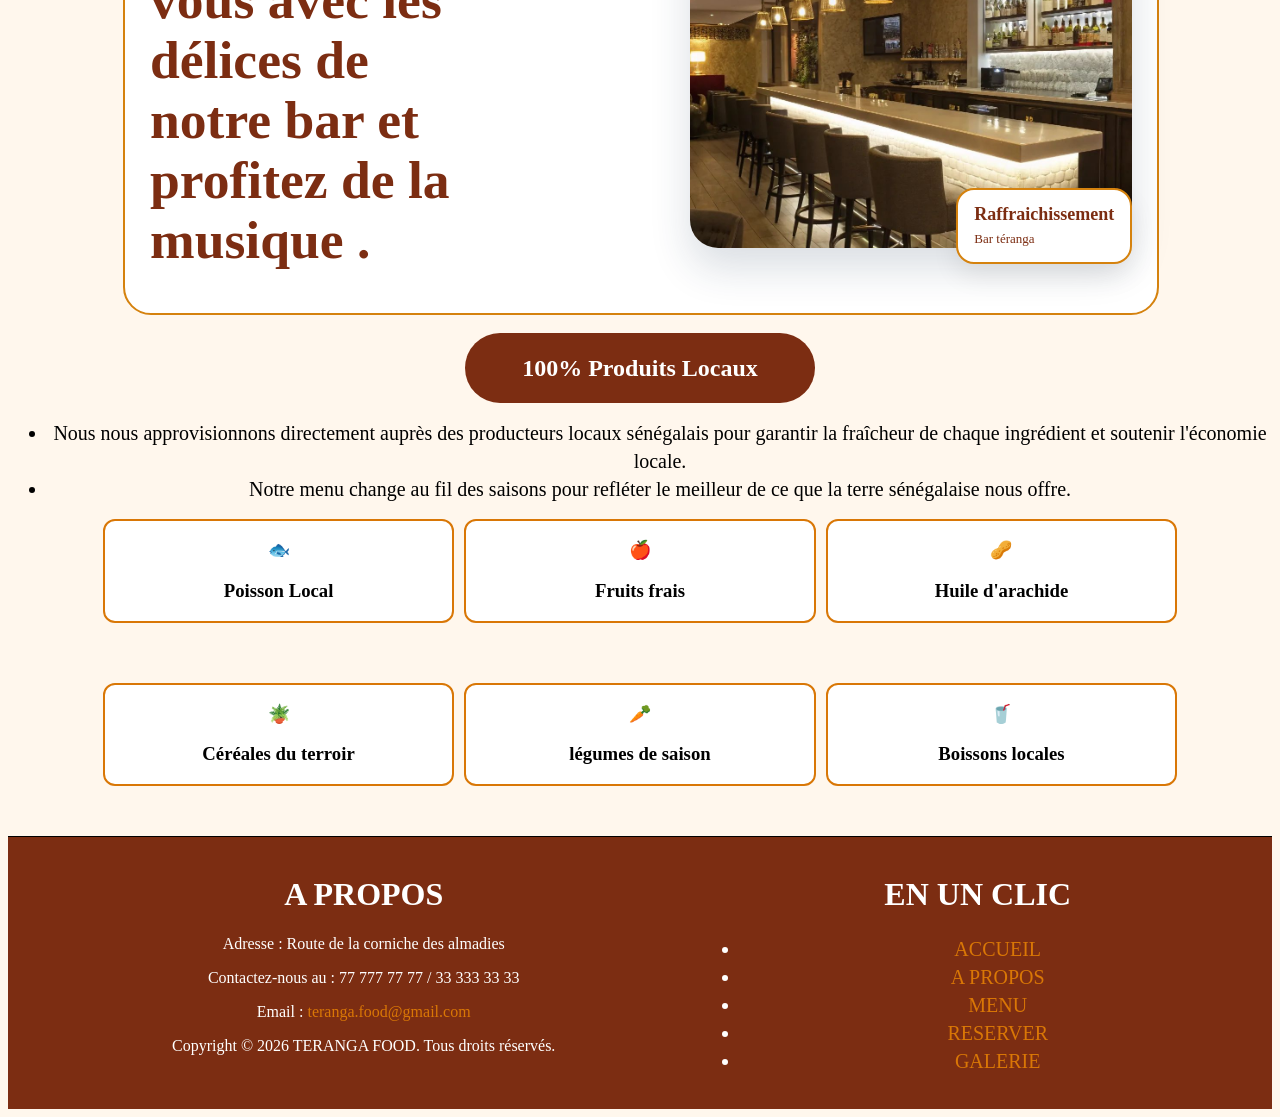
==== commit 1b21e2fd: "changement" ====
--- a/about.html
+++ b/about.html
@@ -7,13 +7,162 @@
     <title>Document</title>
     <link rel="stylesheet" href="css/style.css">
     <style>
-         @media(max-width:1024px){
-            .service img{ grid-template-columns: repeat(2,1fr);}
-            .hist4{ grid-template-columns: repeat(2, 1fr);}
-         }      
-        @media(max-width:430px){
-            .service img{ grid-template-columns: repeat(1,1fr);}
-            .hist4{ grid-template-columns: repeat(1, 1fr);}
+        .hero {
+            padding: 18px;
+            align-items: center;
+            display: flex;
+            justify-content: center;
+        }
+
+        .hero-box {
+            width: 95%;
+            border: 2px solid #d5820e;
+            border-radius: 28px;
+            background-color: white;
+            display: grid;
+            grid-template-columns: minmax(0, 1.1fr) minmax(320px, 0.9fr);
+            padding: 25px;
+        }
+
+        .hero-badge {
+            display: inline-flex;
+            align-items: center;
+            gap: 8px;
+            padding: 18px;
+            border-radius: 90px;
+            background: white;
+            border: 2px solid #d5820e;
+            color: #7C2D12;
+            font-size: 19px;
+            font-weight: 900;
+            max-width: 100%;
+            text-align: center;
+        }
+
+        .hero-content h1 {
+            font-size: clamp(2rem, 5vw, 3.35rem);
+            line-height: 1.12;
+            margin-bottom: 18px;
+            color: #7C2D12;
+            max-width: 12ch;
+        }
+
+        .hero-visual {
+            position: relative;
+            min-height: 440px;
+            display: flex;
+            align-items: center;
+            justify-content: center;
+        }
+
+        .hero-image-wrap {
+            position: relative;
+            width: 100%;
+            max-width: 490px;
+            aspect-ratio: 47 / 43;
+            border-radius: 28px;
+            overflow: hidden;
+            box-shadow: 0 20px 40px rgba(26, 47, 82, 0.16);
+        }
+
+        .hero-image {
+            width: 100%;
+            height: 100%;
+            object-fit: cover;
+        }
+
+
+        .floating-card {
+            position: absolute;
+            z-index: 2;
+            max-width: 210px;
+            background: white;
+            border: 2px solid #d5820e;
+            border-radius: 18px;
+            padding: 14px 16px;
+            box-shadow: 0 12px 26px rgba(0, 0, 0, 0.08);
+        }
+
+        .floating-card.bottom {
+            right: 0;
+            bottom: 24px;
+        }
+
+        .floating-card strong {
+            display: block;
+            font-size: 18px;
+            margin-bottom: 4px;
+            color: #7C2D12;
+        }
+
+        .floating-card span {
+            font-size: 13px;
+            line-height: 1.5;
+            color: #7C2D12;
+        }
+
+        .hist5 {
+            grid-template-columns: repeat(3, 1fr);
+            display: grid;
+            gap: 10px;
+            margin-top: 30px;
+            margin: auto;
+            width: 85%;
+        }
+
+        .local {
+            border: 1px solid;
+            background-color: white;
+            border-radius: 12px;
+            text-align: center;
+            margin-bottom: 50px;
+            border: 2px solid #D97706;
+            transition: 0.3s ease;
+        }
+
+        .local:hover,
+        .local:focus-visible {
+            transform: translateY(-2px);
+            box-shadow: 0 4px 8px #FBBF24;
+            outline: none;
+        }
+
+
+        @media (max-width: 1024px) {
+            .hero-box {
+                grid-template-columns: 1fr;
+            }
+
+            .hero-content h1 {
+                max-width: none;
+            }
+
+            .hero-visual {
+                min-height: auto;
+                padding-top: 10px;
+            }
+
+            .hero-image-wrap {
+                max-width: 100%;
+            }
+
+            .service img {
+                grid-template-columns: repeat(2, 1fr);
+            }
+
+            .hist4 , .hist5{
+                grid-template-columns: repeat(2, 1fr);
+            }
+        }
+
+        @media(max-width:430px) {
+            .service img {
+                grid-template-columns: repeat(1, 1fr);
+            }
+
+            .hist4 , .hist5{
+                grid-template-columns: repeat(1, 1fr);
+            }
         }
     </style>
 </head>
@@ -41,6 +190,11 @@
             </nav>
         </div>
     </div>
+    <input type="checkbox" id="menuToggle" class="menu-checkbox" />
+<label for="menuToggle" class="menu-toggle">
+  <span></span>
+</label>
+<nav class="nav"> ... </nav>
     <div class="histoire">
         <div class="hist1">
             <h2>L'histoire de Téranga food</h2>
@@ -61,22 +215,22 @@
         </div>
         <h2 class="nv">Nos valeurs</h2>
         <div class="hist3">
-            <div class="valeurs">
+            <div class="local">
                 <p>⭐</p>
                 <h3>Qualité</h3>
                 <p>Des ingrédients soigneusement sélectionnés pour des plats <br> d'exception à chaque service.</p>
             </div>
-            <div class="valeurs">
+            <div class="local">
                 <p>🧹</p>
                 <h3>Hygiène</h3>
                 <p>Des standards irréprochables en cuisine et en salle <br>pour votre confort et sécurité.</p>
             </div>
-            <div class="valeurs">
+            <div class="local">
                 <p>👋</p>
                 <h3>Accueil</h3>
                 <p>La Teranga ,l'hospitalité sénégalaise au cœur de chaque <br> interaction avec nos clients.</p>
             </div>
-            <div class="valeurs">
+            <div class="local">
                 <p>🏡</p>
                 <h3>Tradition</h3>
                 <p>Des recettes transmises de génération en génération,<br> cuisinées avec amour et authenticité.</p>
@@ -86,7 +240,7 @@
         <div class="hist4">
             <!-- <h3>Les visages du Téranga food</h3> -->
             <div class="service">
-                <img src="per5.jpeg" alt="">
+                <img src="lili.jpeg" alt="">
                 <h3>Lili seck</h3>
                 <p>Fondatrice et cheffe du restaurant</p>
             </div>
@@ -98,7 +252,7 @@
             <div class="service">
                 <img src="per1.jpeg" alt="">
                 <h3>Lamine Leye</h3>
-                <p>Responsable salle</p>
+                <p>Livreur</p>
             </div>
             <div class="service">
                 <img src="per4.jpeg" alt="">
@@ -112,8 +266,8 @@
             </div>
             <div class="service">
                 <img src="per11.jpeg" alt="">
-                <h3>Fatou Diouf</h3>
-                <p>Traiteur</p>
+                <h3>Kadidia Basse</h3>
+                <p>Cheffe comptable</p>
             </div>
             <div class="service">
                 <img src="per7.jpeg" alt="">
@@ -123,12 +277,102 @@
             <div class="service">
                 <img src="per9.jpeg" alt="">
                 <h3>Cheikh Touré</h3>
-                <p>Livreur</p>
-            </div>
-        </div>
-        <h2 class="nv">Ambiance</h2>
-    </div>
-      <div class="footeux">
+                <p>Responsable salle</p>
+            </div>
+        </div>
+        <h2 class="nv">L'Ambiance Téranga</h2>
+        <ul>
+            <li>Chaque samedi soir, de grand artistes comme Sidy Diop , Wally Seck animent la salle avec des rythmes
+                traditionnels et modernes.
+            </li>
+            <li>Un lieu convivial pensé pour les familles, les amis , les couples et tous ceux qui souhaitent partager
+                un bon repas.
+            </li>
+            <li>Amusez vous dans notre espace jeu convoité par les clients à cause du billard et de l'ambiance
+                chaleureuse qui y est présente.</li>
+        </ul>
+    </div>
+    <main>
+        <section class="hero" id="accueil">
+            <div class="container">
+                <div class="hero-box">
+                    <div class="hero-content">
+                        <div class="hero-badge">Espace Jeux Téranga</div>
+                        <h1>Découvrez notre Billard et amusez vous dans cet espace chaleureux.</h1>
+                    </div>
+                    <div class="hero-visual">
+                        <div class="hero-image-wrap">
+                            <img class="hero-image" src="billard.jpg" alt="" />
+                        </div>
+
+                        <div class="floating-card bottom">
+                            <strong>Divertissement</strong>
+                            <span>L'espace téranga</span>
+                        </div>
+                    </div>
+                </div>
+            </div>
+        </section>
+    </main>
+    <main>
+        <section class="hero">
+            <div class="container">
+                <div class="hero-box">
+                    <div class="hero-content">
+                        <div class="hero-badge"> Le Bar Téranga</div>
+                        <h1>Raffraichissez-vous avec les délices de notre bar et profitez de la musique .</h1>
+                    </div>
+                    <div class="hero-visual">
+                        <div class="hero-image-wrap">
+                            <img class="hero-image" src="bar.jpg" alt="" />
+                        </div>
+
+                        <div class="floating-card bottom">
+                            <strong>Raffraichissement</strong>
+                            <span>Bar téranga</span>
+                        </div>
+                    </div>
+                </div>
+            </div>
+        </section>
+    </main>
+    <div>
+        <h2 class="nv">100% Produits Locaux</h2>
+        <ul>
+            <li>Nous nous approvisionnons directement auprès des producteurs locaux sénégalais pour garantir la
+                fraîcheur de
+                chaque ingrédient et soutenir l'économie locale.</li>
+            <li>Notre menu change au fil des saisons pour refléter le meilleur de ce que la terre sénégalaise nous
+                offre.</li>
+        </ul>
+    </div>
+    <div class="hist5">
+        <div class="valeurs">
+            <p>🐟</p>
+            <h3>Poisson Local</h3>
+        </div>
+        <div class="valeurs">
+            <p>🍎</p>
+            <h3>Fruits frais</h3>
+        </div>
+        <div class="valeurs">
+            <p>🥜</p>
+            <h3>Huile d'arachide</h3>
+        </div>
+        <div class="valeurs">
+            <p>🪴</p>
+            <h3>Céréales du terroir</h3>
+        </div>
+        <div class="valeurs">
+            <p>🥕</p>
+            <h3>légumes de saison</h3>
+        </div>
+        <div class="valeurs">
+            <p>🥤</p>
+            <h3>Boissons locales</h3>
+        </div>
+    </div>
+    <div class="footeux">
         <div class="gauche">
             <h1>A PROPOS</h1>
             <p><i class="fa fa-location-arrow" aria-hidden="true"></i>
--- a/css/style.css
+++ b/css/style.css
@@ -196,7 +196,7 @@
     .barre1 {
         width: 400px;
         height: 2px;
-       margin: auto;
+        margin: auto;
         background-color: #7C2D12;
     }
 
@@ -540,12 +540,12 @@
     }
 
     .hist1 p,
-    .hist4 p {
+    .hist4 p ,li {
         font-size: 20px;
         text-align: center;
         line-height: 1.4;
     }
-
+    
     .hist2 {
         display: flex;
         width: 100%;
@@ -592,18 +592,21 @@
         border: 2px solid #D97706;
         transition: 0.3s ease;
     }
+
     .valeurs:hover,
     .valeurs:focus-visible {
         transform: translateY(-2px);
         box-shadow: 0 4px 8px #FBBF24;
         outline: none;
-       }
+    }
+
     .service:hover,
     .service:focus-visible {
         transform: translateY(-2px);
         box-shadow: 0 4px 8px #FBBF24;
         outline: none;
     }
+
     .valeurs p {
         font-size: 18px;
         color: #1C1917;
@@ -632,7 +635,7 @@
     .service img {
         width: 100%;
         overflow: hidden;
-        height: 230px;
+        height: 250px;
         border-radius: 10px;
         object-fit: cover;
     }
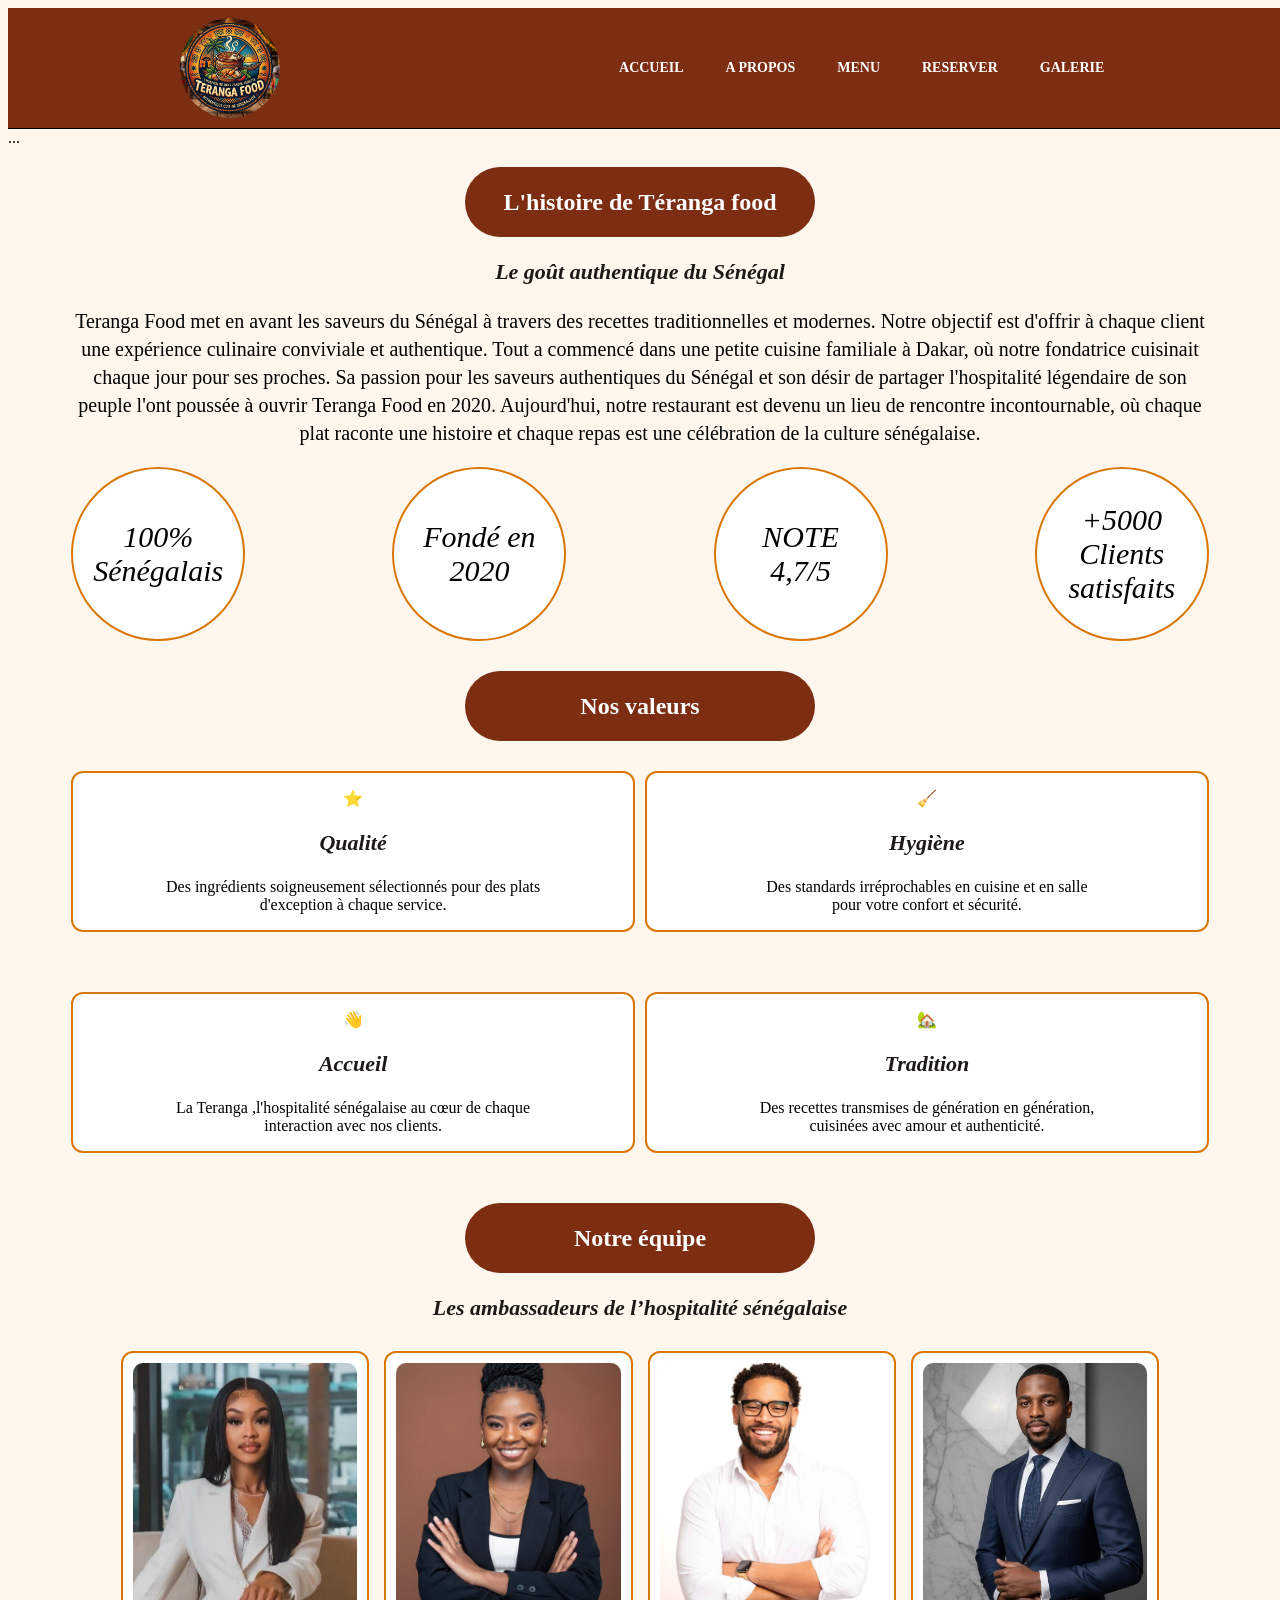
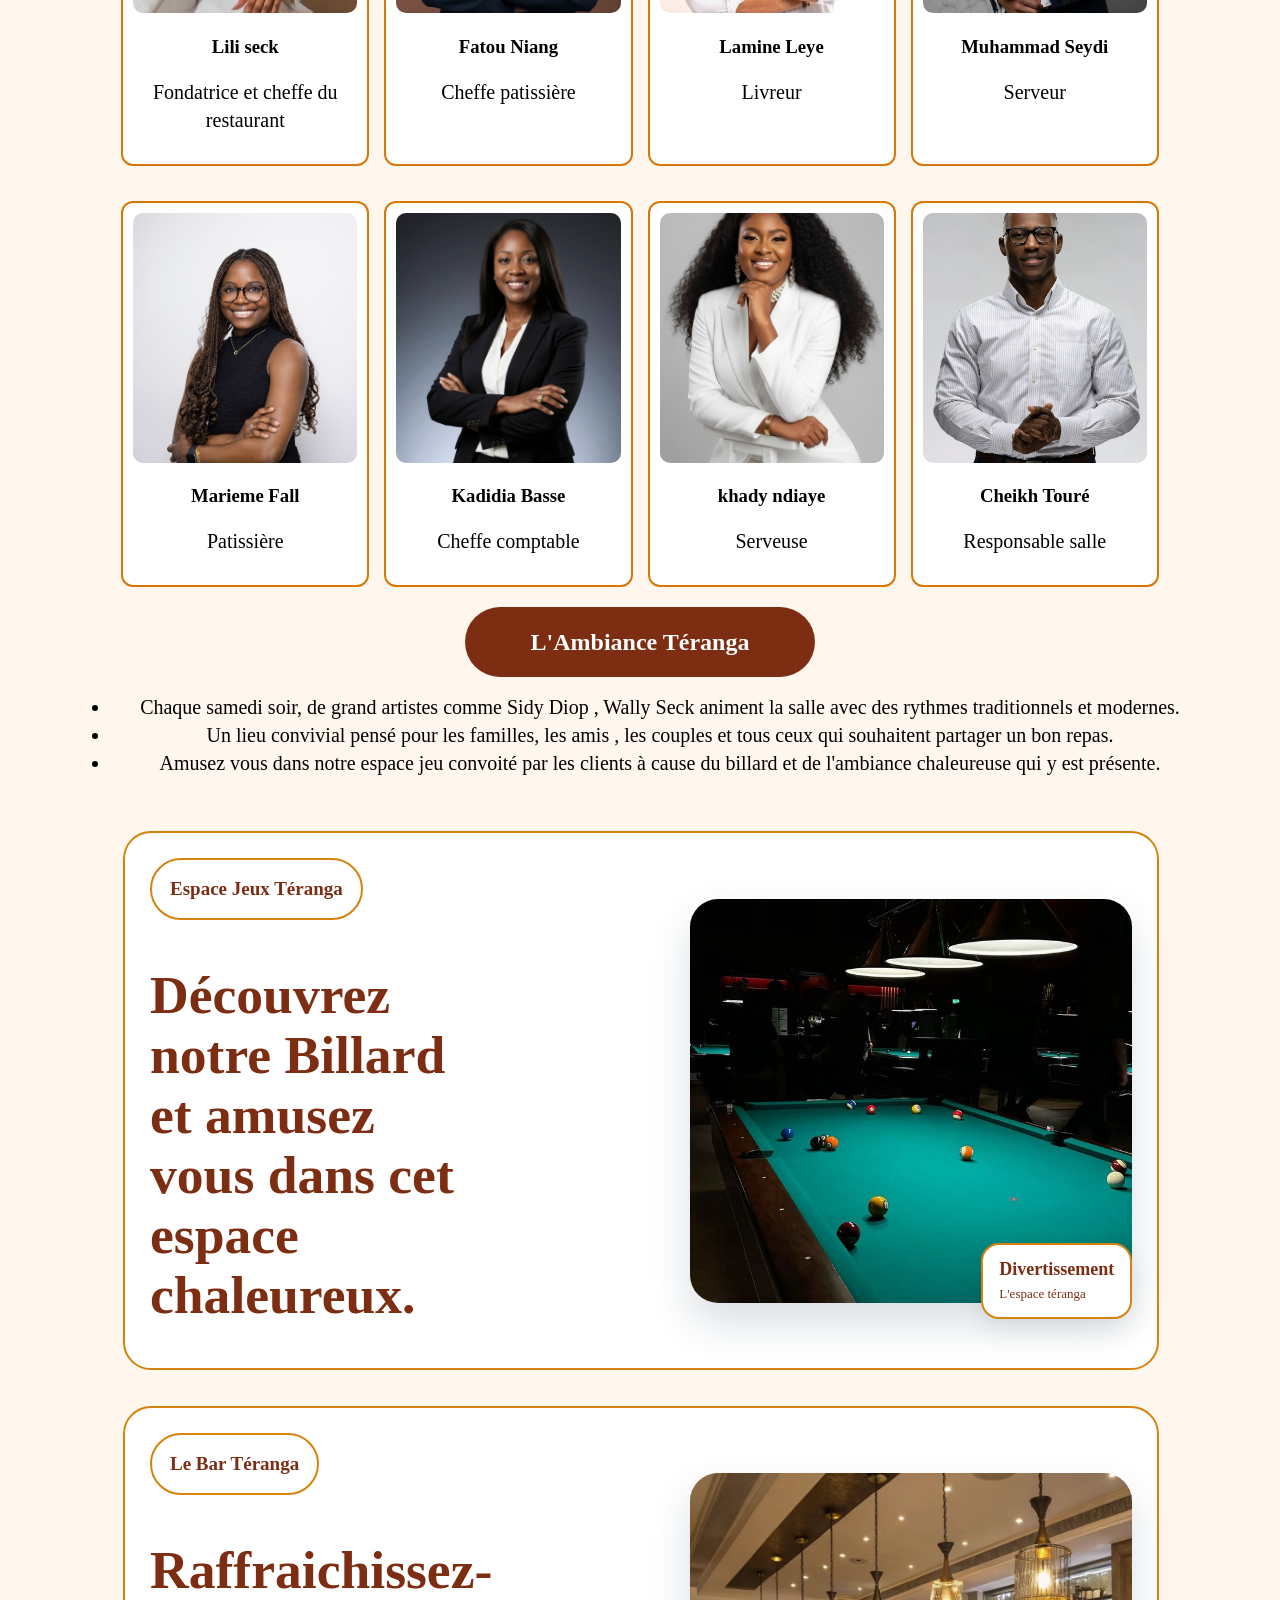
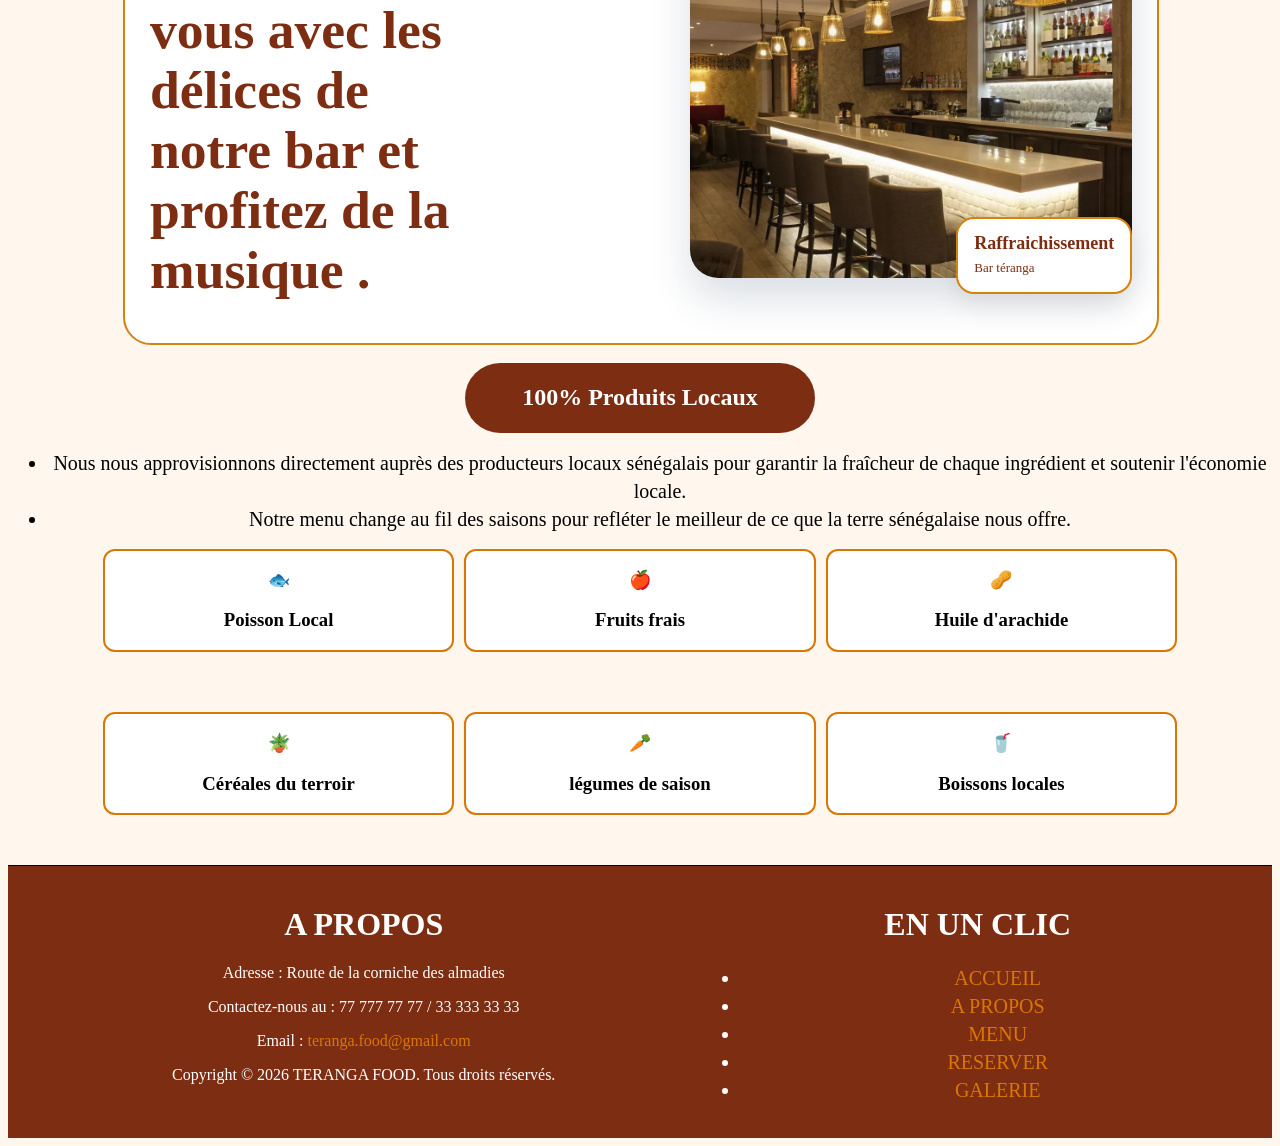
==== commit f3ebdce6: "changement" ====
--- a/about.html
+++ b/about.html
@@ -237,8 +237,8 @@
             </div>
         </div>
         <h2 class="nv">Notre équipe</h2>
+        <h3 class="ma"> Les ambassadeurs de l’hospitalité sénégalaise</h3>
         <div class="hist4">
-            <!-- <h3>Les visages du Téranga food</h3> -->
             <div class="service">
                 <img src="lili.jpeg" alt="">
                 <h3>Lili seck</h3>
@@ -256,7 +256,7 @@
             </div>
             <div class="service">
                 <img src="per4.jpeg" alt="">
-                <h3>Abdou Diouf</h3>
+                <h3>Muhammad Seydi</h3>
                 <p>Serveur</p>
             </div>
             <div class="service">
--- a/css/style.css
+++ b/css/style.css
@@ -127,7 +127,7 @@
 
     .contenu img {
         margin-top: 130px;
-        height: 550px;
+        height: 650px;
         width: 100%;
     }
 
@@ -210,8 +210,8 @@
     }
 
     .bloc {
-        border: 1px solid;
-        background-color: #ecdfcf;
+        border: 2px solid #7C2D12;
+        background-color: white ;
         padding: 10px;
         border-radius: 12px;
         text-align: center;
@@ -227,7 +227,8 @@
     }
 
     .bloc h2 {
-        font-size: 48px;
+        font-size: 28px;
+        color: #7C2D12 ;
     }
 
     .bloc p {
@@ -253,7 +254,10 @@
         text-decoration: none;
         color: #D97706;
     }
-
+    .pro{
+        width: 90%;
+       margin: auto;
+    }
 
 
 
@@ -287,7 +291,7 @@
     }
 
     .grid {
-        border: 1px solid;
+        border: 2px solid #7C2D12;
         background-color: white;
         padding: 10px;
         border-radius: 12px;
@@ -530,7 +534,7 @@
 
     .hist1 h3,
     .hist3 h3,
-    .hist4 h3 {
+    .ma {
         color: #1C1917;
         font-family: Cambria, Cochin, Georgia, Times, 'Times New Roman', serif;
         font-size: 22px;
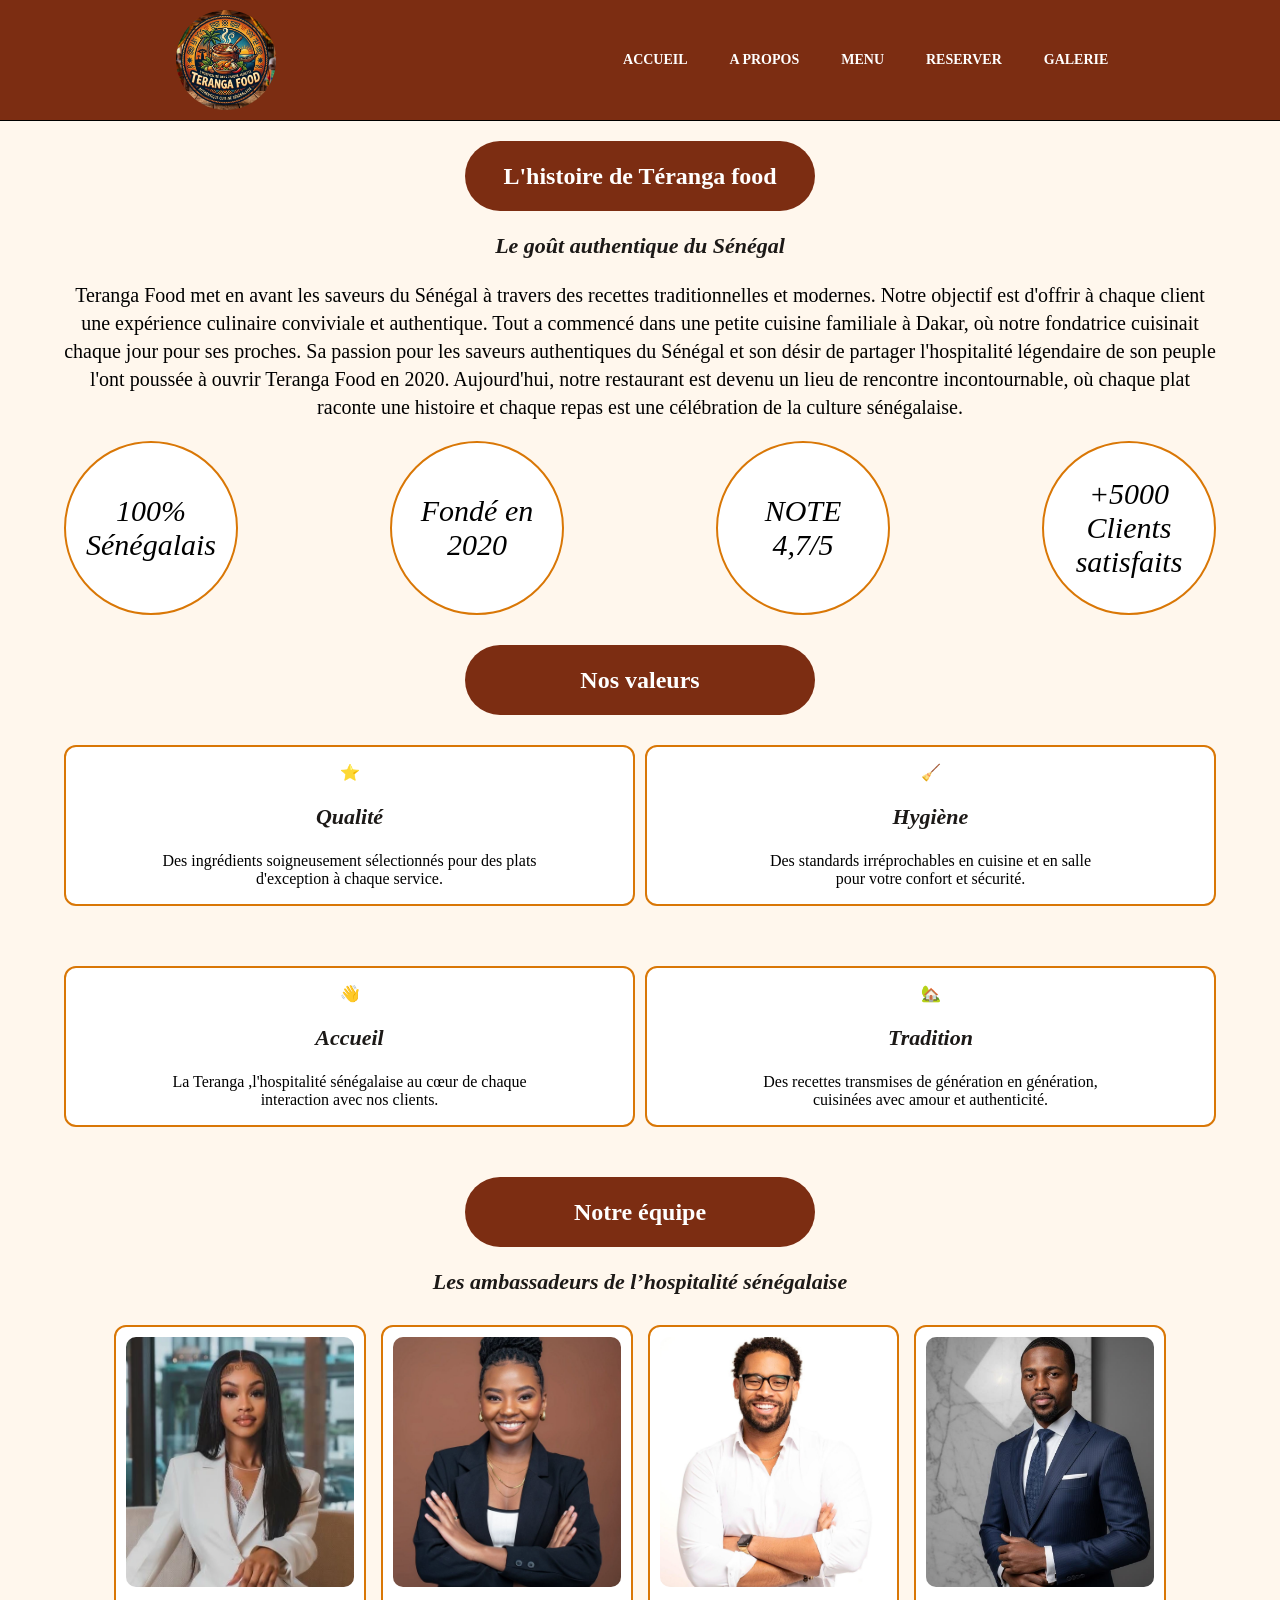
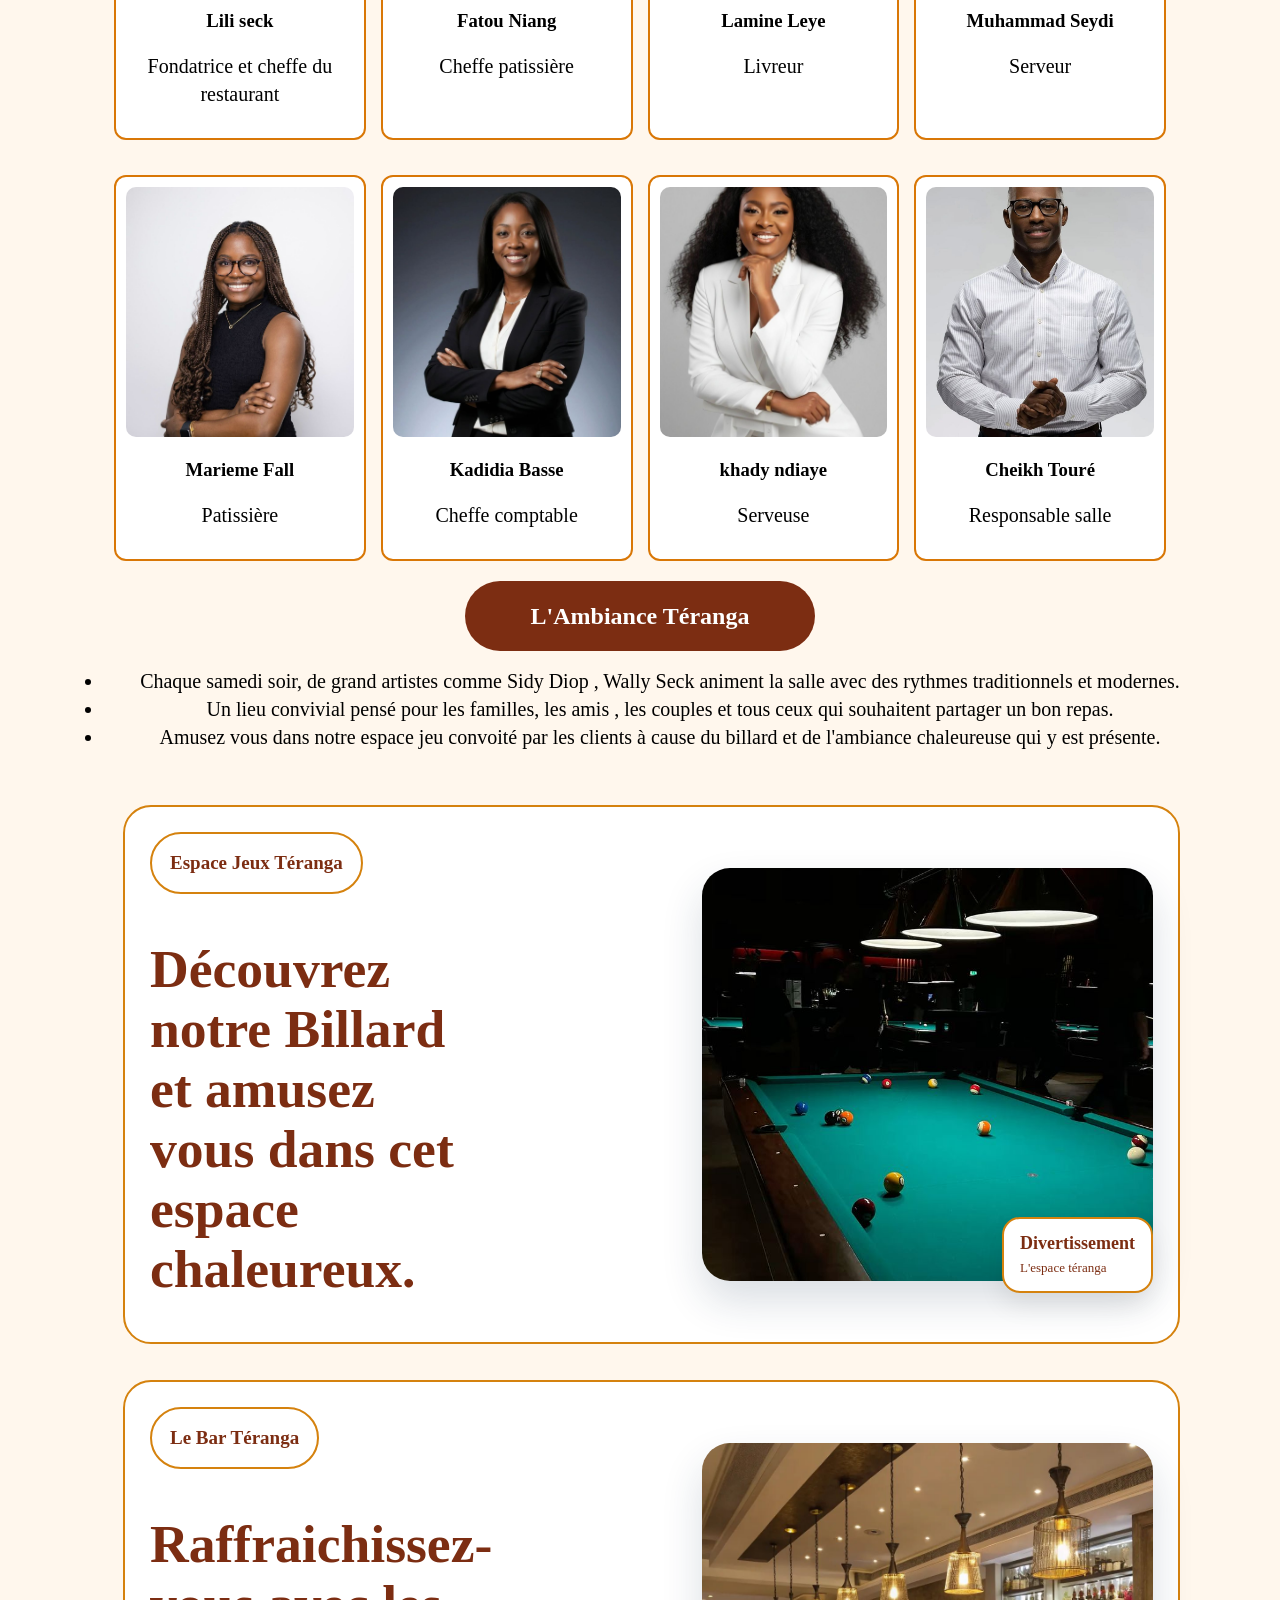
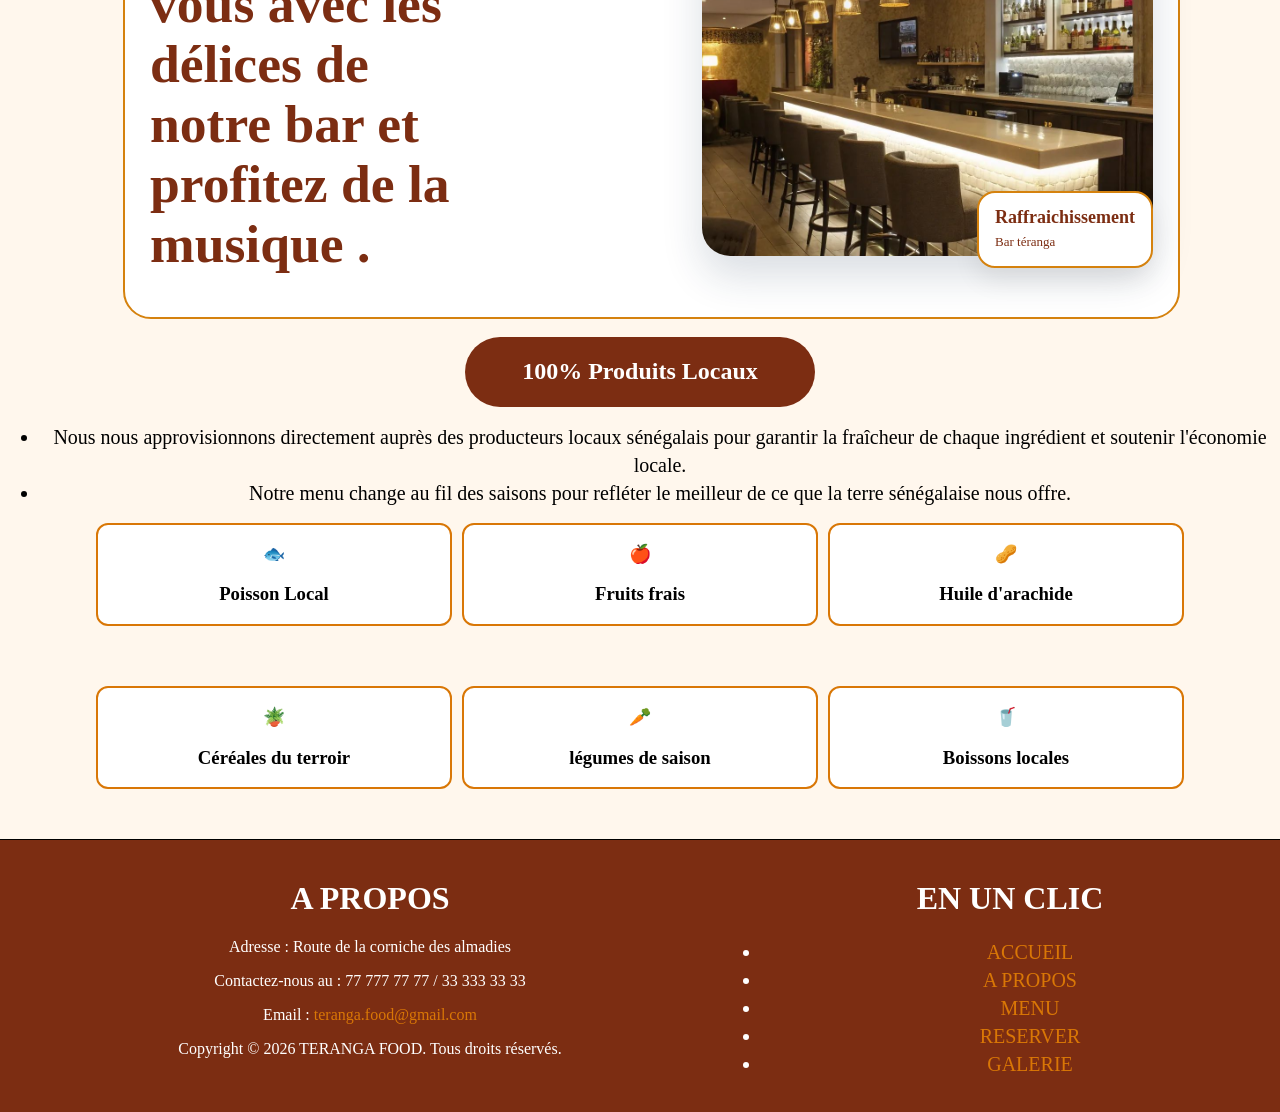
==== commit 5df3558f: "changement" ====
--- a/about.html
+++ b/about.html
@@ -7,163 +7,7 @@
     <title>Document</title>
     <link rel="stylesheet" href="css/style.css">
     <style>
-        .hero {
-            padding: 18px;
-            align-items: center;
-            display: flex;
-            justify-content: center;
-        }
-
-        .hero-box {
-            width: 95%;
-            border: 2px solid #d5820e;
-            border-radius: 28px;
-            background-color: white;
-            display: grid;
-            grid-template-columns: minmax(0, 1.1fr) minmax(320px, 0.9fr);
-            padding: 25px;
-        }
-
-        .hero-badge {
-            display: inline-flex;
-            align-items: center;
-            gap: 8px;
-            padding: 18px;
-            border-radius: 90px;
-            background: white;
-            border: 2px solid #d5820e;
-            color: #7C2D12;
-            font-size: 19px;
-            font-weight: 900;
-            max-width: 100%;
-            text-align: center;
-        }
-
-        .hero-content h1 {
-            font-size: clamp(2rem, 5vw, 3.35rem);
-            line-height: 1.12;
-            margin-bottom: 18px;
-            color: #7C2D12;
-            max-width: 12ch;
-        }
-
-        .hero-visual {
-            position: relative;
-            min-height: 440px;
-            display: flex;
-            align-items: center;
-            justify-content: center;
-        }
-
-        .hero-image-wrap {
-            position: relative;
-            width: 100%;
-            max-width: 490px;
-            aspect-ratio: 47 / 43;
-            border-radius: 28px;
-            overflow: hidden;
-            box-shadow: 0 20px 40px rgba(26, 47, 82, 0.16);
-        }
-
-        .hero-image {
-            width: 100%;
-            height: 100%;
-            object-fit: cover;
-        }
-
-
-        .floating-card {
-            position: absolute;
-            z-index: 2;
-            max-width: 210px;
-            background: white;
-            border: 2px solid #d5820e;
-            border-radius: 18px;
-            padding: 14px 16px;
-            box-shadow: 0 12px 26px rgba(0, 0, 0, 0.08);
-        }
-
-        .floating-card.bottom {
-            right: 0;
-            bottom: 24px;
-        }
-
-        .floating-card strong {
-            display: block;
-            font-size: 18px;
-            margin-bottom: 4px;
-            color: #7C2D12;
-        }
-
-        .floating-card span {
-            font-size: 13px;
-            line-height: 1.5;
-            color: #7C2D12;
-        }
-
-        .hist5 {
-            grid-template-columns: repeat(3, 1fr);
-            display: grid;
-            gap: 10px;
-            margin-top: 30px;
-            margin: auto;
-            width: 85%;
-        }
-
-        .local {
-            border: 1px solid;
-            background-color: white;
-            border-radius: 12px;
-            text-align: center;
-            margin-bottom: 50px;
-            border: 2px solid #D97706;
-            transition: 0.3s ease;
-        }
-
-        .local:hover,
-        .local:focus-visible {
-            transform: translateY(-2px);
-            box-shadow: 0 4px 8px #FBBF24;
-            outline: none;
-        }
-
-
-        @media (max-width: 1024px) {
-            .hero-box {
-                grid-template-columns: 1fr;
-            }
-
-            .hero-content h1 {
-                max-width: none;
-            }
-
-            .hero-visual {
-                min-height: auto;
-                padding-top: 10px;
-            }
-
-            .hero-image-wrap {
-                max-width: 100%;
-            }
-
-            .service img {
-                grid-template-columns: repeat(2, 1fr);
-            }
-
-            .hist4 , .hist5{
-                grid-template-columns: repeat(2, 1fr);
-            }
-        }
-
-        @media(max-width:430px) {
-            .service img {
-                grid-template-columns: repeat(1, 1fr);
-            }
-
-            .hist4 , .hist5{
-                grid-template-columns: repeat(1, 1fr);
-            }
-        }
+    
     </style>
 </head>
 
@@ -175,7 +19,7 @@
             <img src="teranga.jpeg" alt="">
         </div>
         <!-- le menu burger -->
-        <div class="content">
+        <!-- <div class="content"> -->
             <input type="checkbox" id="menuToggle" class="menu-checkbox" />
             <label for="menuToggle" class="menu-toggle" aria-label="Ouvrir le menu">
                 <span></span>
@@ -188,13 +32,8 @@
                 <a href="reservation.html">RESERVER</a>
                 <a href="galerie.html">GALERIE</a>
             </nav>
-        </div>
-    </div>
-    <input type="checkbox" id="menuToggle" class="menu-checkbox" />
-<label for="menuToggle" class="menu-toggle">
-  <span></span>
-</label>
-<nav class="nav"> ... </nav>
+        <!-- </div> -->
+    </div>
     <div class="histoire">
         <div class="hist1">
             <h2>L'histoire de Téranga food</h2>
--- a/css/style.css
+++ b/css/style.css
@@ -15,6 +15,18 @@
         background-color: #7C2D12;
     }
 
+    /* c'est le top sans que la position soit fixée */
+    .top1 {
+        display: flex;
+        border-bottom: 1px solid black;
+        justify-content: space-around;
+        align-items: center;
+        padding: 10px;
+        width: 100%;
+        top: 0;
+        background-color: #7C2D12;
+    }
+
     .oui {
         width: 100px;
         height: 100px;
@@ -27,6 +39,7 @@
         border-radius: 50%;
     }
 
+    /* les boutons de navigations */
     .nav {
         display: flex;
         align-items: center;
@@ -51,6 +64,7 @@
         outline: none;
     }
 
+    /* le style du menu burger */
     .menu-checkbox {
         display: none;
     }
@@ -90,6 +104,19 @@
         transform: translateY(6px);
     }
 
+    .menu-checkbox:checked~.menu-toggle span {
+        opacity: 0;
+    }
+
+    .menu-checkbox:checked~.menu-toggle::before {
+        transform: rotate(45deg);
+    }
+
+    .menu-checkbox:checked~.menu-toggle::after {
+        transform: rotate(-45deg);
+    }
+
+    /* le style de la grande bannière avec image d'un plat sénégalais */
     .grand {
         background-color: #FFF7ED;
     }
@@ -211,7 +238,7 @@
 
     .bloc {
         border: 2px solid #7C2D12;
-        background-color: white ;
+        background-color: white;
         padding: 10px;
         border-radius: 12px;
         text-align: center;
@@ -221,18 +248,20 @@
     .bloc img {
         width: 100%;
         overflow: hidden;
-        height: 300px;
+        height: 400px;
         object-fit: cover;
         display: block;
     }
 
     .bloc h2 {
         font-size: 28px;
-        color: #7C2D12 ;
+        color: #7C2D12;
     }
 
     .bloc p {
-        line-height: 1.7;
+        font-size: 18px;
+        text-align: center;
+        line-height: 1.4;
     }
 
     .footeux {
@@ -243,6 +272,7 @@
         padding: 18px;
         text-align: center;
         color: white;
+        width: 100%;
     }
 
     .gauche a {
@@ -254,9 +284,70 @@
         text-decoration: none;
         color: #D97706;
     }
-    .pro{
+
+    .pro {
         width: 90%;
-       margin: auto;
+        margin: auto;
+    }
+
+    .plat {
+        margin-bottom: 50px;
+        gap: 20px;
+        display: grid;
+        grid-template-columns: repeat(3, 1fr);
+        margin-top: 30px;
+
+    }
+
+    .plate {
+        border: 2px solid #7C2D12;
+        background-color: white;
+        padding: 10px;
+        border-radius: 12px;
+        text-align: center;
+    }
+
+    .plate img {
+        width: 100%;
+        overflow: hidden;
+        height: 400px;
+        border-radius: 10px;
+        object-fit: cover;
+        display: block;
+    }
+
+    .plate h2 {
+        font-size: 38px;
+        color: #7C2D12;
+        text-decoration: underline;
+    }
+
+    .btnmenu,
+    .btntable {
+        padding: 5px;
+        border-radius: 14px;
+        text-decoration: none;
+        font-weight: 700;
+        transition: 0.3s ease;
+        text-align: center;
+        display: flex;
+        align-items: center;
+        justify-content: center;
+        font-size: 18px;
+        margin: 30px auto;
+        background: linear-gradient(135deg, #f19225, #eacaa2);
+        color: white;
+        height: 55px;
+        width: 250px;
+    }
+
+    .btnmenu:hover,
+    .btntable:hover,
+    .btnmenu:focus-visible,
+    .btntable:focus-visible {
+        transform: translateY(-2px);
+        box-shadow: 0 8px 14px #FBBF24;
+        outline: none;
     }
 
 
@@ -380,17 +471,6 @@
         color: #D97706;
     }
 
-    .top1 {
-        display: flex;
-        border-bottom: 1px solid black;
-        justify-content: space-around;
-        align-items: center;
-        padding: 10px;
-        width: 100%;
-        top: 0;
-        background-color: #7C2D12;
-    }
-
 
 
 
@@ -403,11 +483,15 @@
     /* css du site reservation.html */
     body {
         overflow-x: hidden;
+        width: 100%;
         background-color: #FFF7ED;
-    }
-
+        margin: 0;
+        padding: 0;
+    }
+
+    /* le formulaire  */
     .formulaire {
-        width: 55%;
+        width: 85%;
         height: 900px;
         margin: 0 auto;
         border: 1px solid black;
@@ -415,6 +499,20 @@
         padding: 40px;
         margin-bottom: 30px;
         background-color: rgb(251, 247, 243);
+    }
+
+    .num,
+    .fr2,
+    .date,
+    .heure,
+    .nombre,
+    .nom {
+        margin-top: 10px;
+        width: 100%;
+    }
+
+    .both {
+        display: flex;
     }
 
     .both img {
@@ -427,20 +525,6 @@
         margin-right: 17px;
     }
 
-    .num,
-    .fr2,
-    .date,
-    .heure,
-    .nombre,
-    .nom {
-        margin-top: 10px;
-        width: 100%;
-    }
-
-    .both {
-        display: flex;
-    }
-
     .head h1,
     .head h3 {
         color: #7C2D12;
@@ -544,12 +628,13 @@
     }
 
     .hist1 p,
-    .hist4 p ,li {
+    .hist4 p,
+    li {
         font-size: 20px;
         text-align: center;
         line-height: 1.4;
     }
-    
+
     .hist2 {
         display: flex;
         width: 100%;
@@ -642,4 +727,278 @@
         height: 250px;
         border-radius: 10px;
         object-fit: cover;
+    }
+
+    .hero {
+        padding: 18px;
+        align-items: center;
+        display: flex;
+        justify-content: center;
+    }
+
+    .hero-box {
+        width: 97%;
+        border: 2px solid #d5820e;
+        border-radius: 28px;
+        background-color: white;
+        display: grid;
+        grid-template-columns: minmax(0, 1.1fr) minmax(320px, 0.9fr);
+        padding: 25px;
+    }
+
+    .hero-badge {
+        display: inline-flex;
+        align-items: center;
+        gap: 8px;
+        padding: 18px;
+        border-radius: 90px;
+        background: white;
+        border: 2px solid #d5820e;
+        color: #7C2D12;
+        font-size: 19px;
+        font-weight: 900;
+        max-width: 100%;
+        text-align: center;
+    }
+
+    .hero-content h1 {
+        font-size: clamp(2rem, 5vw, 3.35rem);
+        line-height: 1.12;
+        margin-bottom: 18px;
+        color: #7C2D12;
+        max-width: 12ch;
+    }
+
+    .hero-visual {
+        position: relative;
+        min-height: 440px;
+        display: flex;
+        align-items: center;
+        justify-content: center;
+    }
+
+    .hero-image-wrap {
+        position: relative;
+        width: 100%;
+        max-width: 490px;
+        aspect-ratio: 47 / 43;
+        border-radius: 28px;
+        overflow: hidden;
+        box-shadow: 0 20px 40px rgba(26, 47, 82, 0.16);
+    }
+
+    .hero-image {
+        width: 100%;
+        height: 100%;
+        object-fit: cover;
+    }
+
+
+    .floating-card {
+        position: absolute;
+        z-index: 2;
+        max-width: 210px;
+        background: white;
+        border: 2px solid #d5820e;
+        border-radius: 18px;
+        padding: 14px 16px;
+        box-shadow: 0 12px 26px rgba(0, 0, 0, 0.08);
+    }
+
+    .floating-card.bottom {
+        right: 0;
+        bottom: 24px;
+    }
+
+    .floating-card strong {
+        display: block;
+        font-size: 18px;
+        margin-bottom: 4px;
+        color: #7C2D12;
+    }
+
+    .floating-card span {
+        font-size: 13px;
+        line-height: 1.5;
+        color: #7C2D12;
+    }
+
+    .hist5 {
+        grid-template-columns: repeat(3, 1fr);
+        display: grid;
+        gap: 10px;
+        margin-top: 30px;
+        margin: auto;
+        width: 85%;
+    }
+
+    .local {
+        border: 1px solid;
+        background-color: white;
+        border-radius: 12px;
+        text-align: center;
+        margin-bottom: 50px;
+        border: 2px solid #D97706;
+        transition: 0.3s ease;
+    }
+
+    .local:hover,
+    .local:focus-visible {
+        transform: translateY(-2px);
+        box-shadow: 0 4px 8px #FBBF24;
+        outline: none;
+    }
+
+
+
+
+
+
+
+
+    @media (max-width: 1024px) {
+        .hero-box {
+            grid-template-columns: 1fr;
+        }
+
+        .hero-content h1 {
+            max-width: none;
+        }
+
+        .hero-visual {
+            min-height: auto;
+            padding-top: 10px;
+        }
+
+        .hero-image-wrap {
+            max-width: 100%;
+        }
+
+        .service img {
+            grid-template-columns: repeat(2, 1fr);
+        }
+
+        .hist4,
+        .hist5,
+        .grille {
+            grid-template-columns: repeat(2, 1fr);
+        }
+
+        .menu-toggle {
+            display: flex;
+        }
+
+        .nav {
+            display: none;
+        }
+
+        .menu-checkbox:checked~.nav {
+            display: flex;
+            flex-direction: column;
+        }
+
+        .menu-checkbox:checked~.nav {
+            display: flex;
+            flex-direction: column;
+            position: absolute;
+            top: 80px;
+            left: 0;
+            width: 100%;
+            background-color: #7C2D12;
+            padding: 20px 0;
+            text-align: center;
+        }
+
+        .footeux {
+            grid-template-columns: 1fr;
+        }
+
+        .droite ul {
+            list-style: none;
+            padding: 0;
+            margin: 0;
+        }
+
+        .menu {
+            grid-template-columns: repeat(2, 1fr);
+        }
+
+        .grande img {
+            width: 100%;
+            height: 300px;
+        }
+
+        .galerie ,.galerie1 {
+            display: flex;
+            gap: 12px;
+            padding: 20px;
+            width: 100%;
+            height: 500px;
+            box-sizing: border-box;
+            align-items: stretch;
+            flex-direction: column;
+        }
+
+    }
+
+    @media(max-width:430px) {
+        .service img {
+            grid-template-columns: repeat(1, 1fr);
+        }
+
+        .hist4,
+        .hist3,
+        .hist5,
+        .grille {
+            grid-template-columns: repeat(1, 1fr);
+            align-items: center;
+        }
+
+        .hist2 {
+            flex-direction: column;
+            align-items: center;
+            gap: 15px;
+        }
+
+        .formulaire {
+            width: 90%;
+            height: auto;
+            padding: 20px;
+        }
+
+        .menu {
+            grid-template-columns: 1fr;
+        }
+
+        .galerie , .galerie1 {
+            flex-direction: column;
+            height: auto;
+            padding: 10px;
+        }
+
+        .grande {
+            width: 100%;
+            height: 250px;
+        }
+
+        .grande img {
+            width: 100%;
+            height: 100%;
+            object-fit: cover;
+            border-radius: 12px;
+        }
+
+        .petites {
+            width: 100%;
+            grid-template-columns: 1fr;
+            grid-template-rows: auto;
+            height: auto;
+        }
+
+        .petites img {
+            width: 100%;
+            height: 250px;
+            object-fit: cover;
+            border-radius: 12px;
+        }
     }
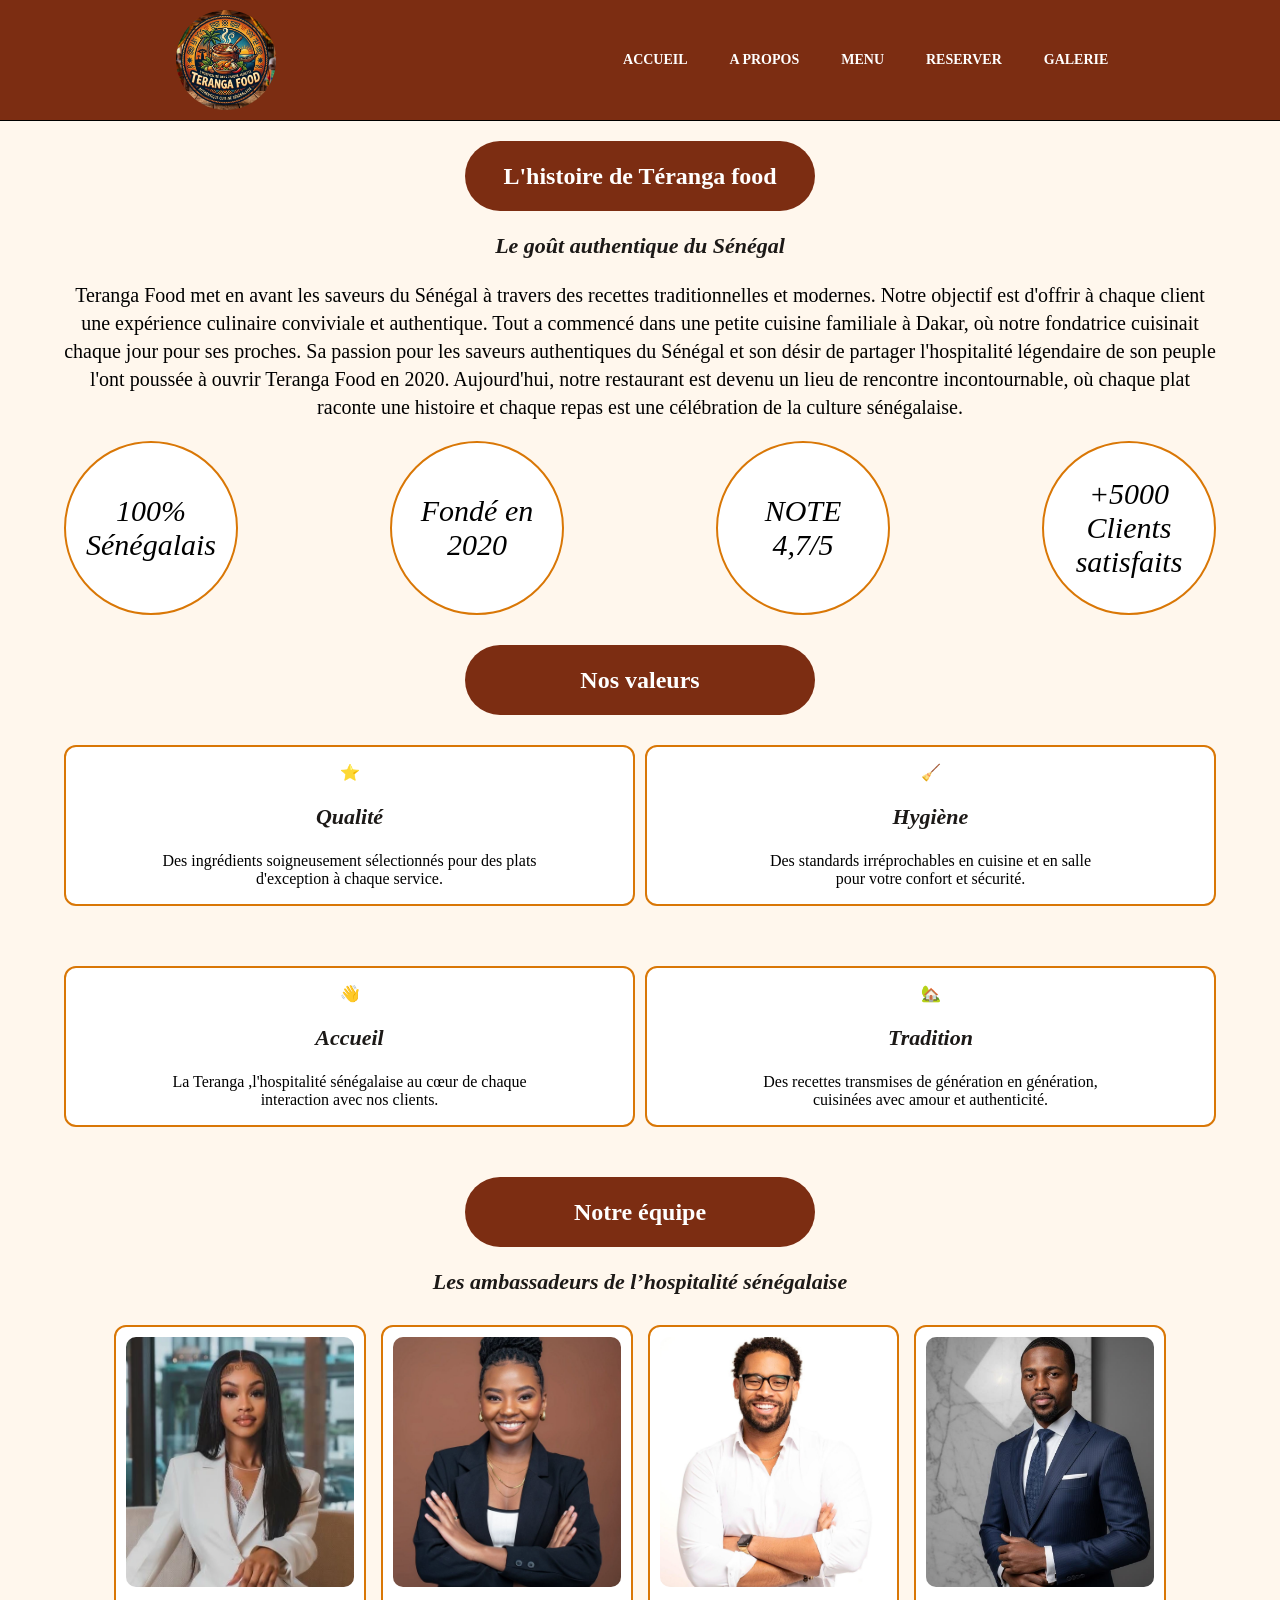
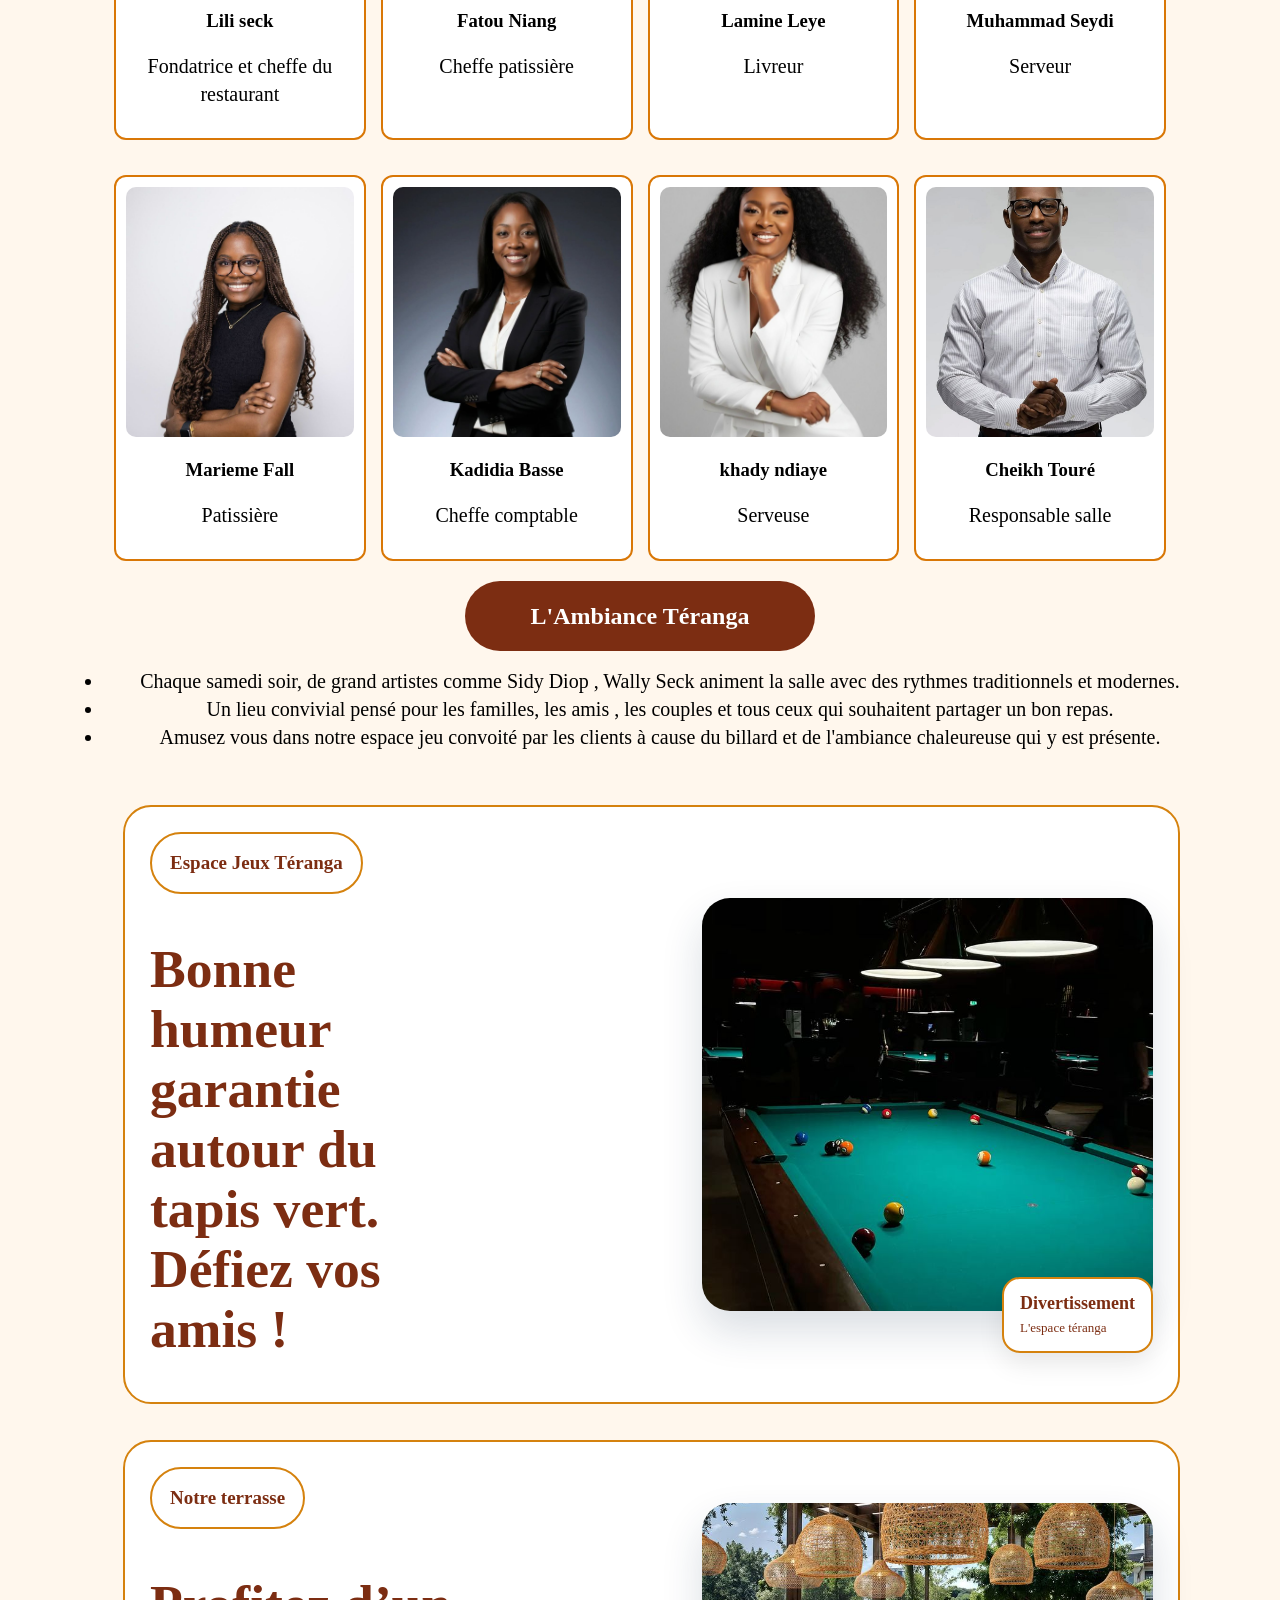
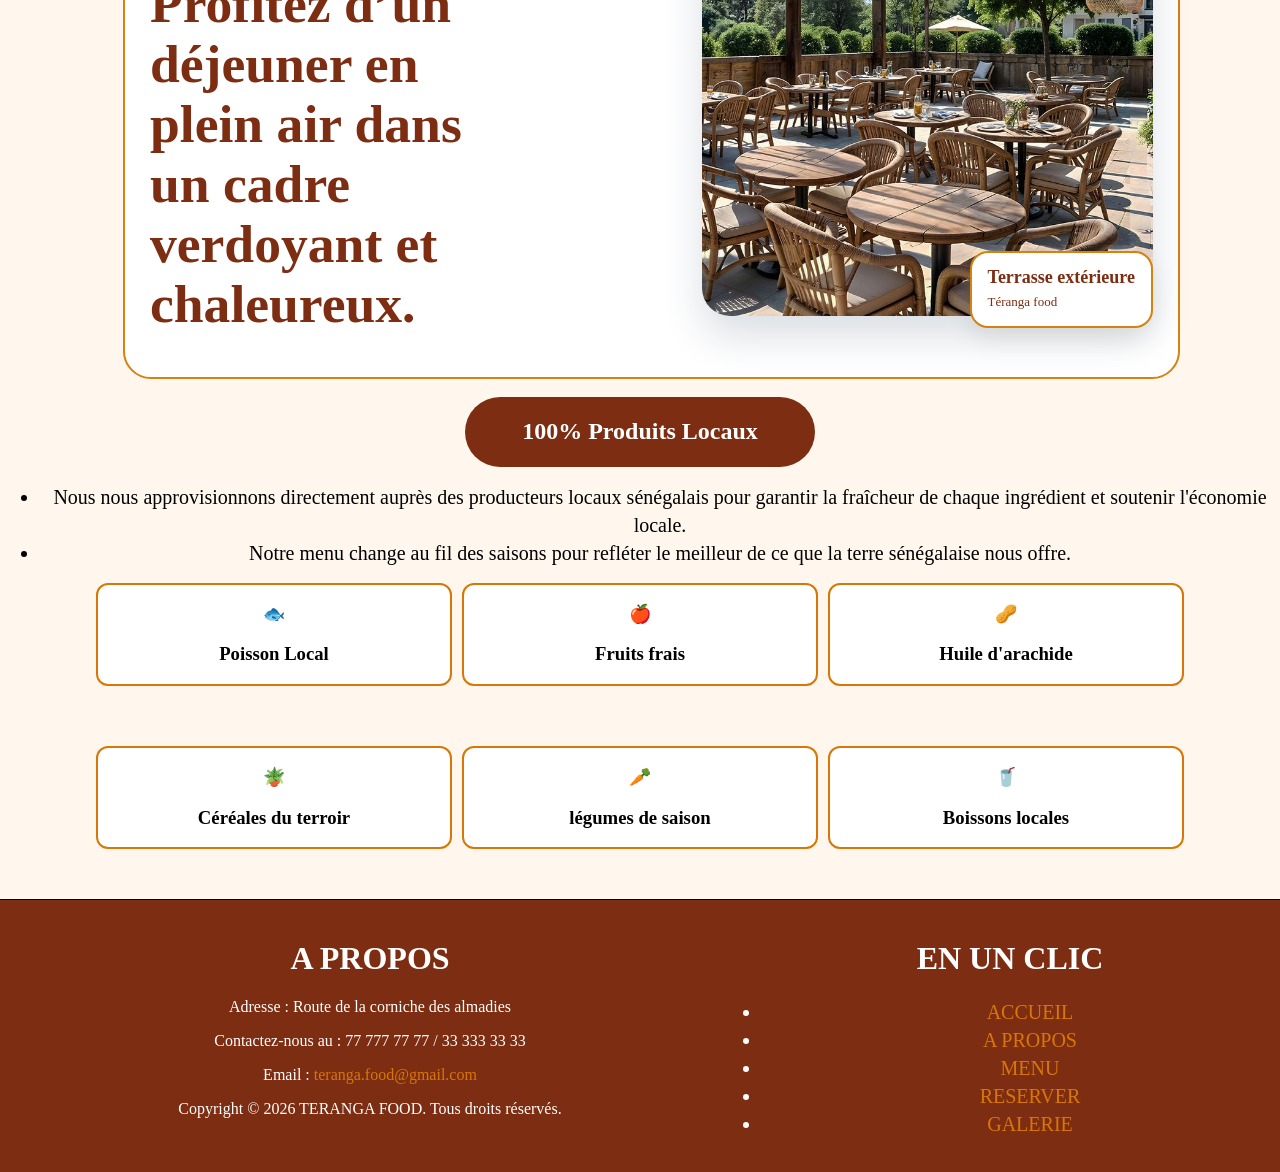
==== commit a26c6245: "changement" ====
--- a/about.html
+++ b/about.html
@@ -6,14 +6,12 @@
     <meta name="viewport" content="width=device-width, initial-scale=1.0">
     <title>Document</title>
     <link rel="stylesheet" href="css/style.css">
-    <style>
-    
-    </style>
+
 </head>
 
 <body>
     <!-- le header de notre site -->
-    <div class="top1">
+    <div class="top">
         <!-- le logo du site  -->
         <div class="oui">
             <img src="teranga.jpeg" alt="">
@@ -137,7 +135,7 @@
                 <div class="hero-box">
                     <div class="hero-content">
                         <div class="hero-badge">Espace Jeux Téranga</div>
-                        <h1>Découvrez notre Billard et amusez vous dans cet espace chaleureux.</h1>
+                        <h1>Bonne humeur garantie autour du tapis vert. Défiez vos amis !</h1>
                     </div>
                     <div class="hero-visual">
                         <div class="hero-image-wrap">
@@ -158,17 +156,17 @@
             <div class="container">
                 <div class="hero-box">
                     <div class="hero-content">
-                        <div class="hero-badge"> Le Bar Téranga</div>
-                        <h1>Raffraichissez-vous avec les délices de notre bar et profitez de la musique .</h1>
+                        <div class="hero-badge">Notre terrasse</div>
+                        <h1>Profitez d’un déjeuner en plein air dans un cadre verdoyant et chaleureux.</h1>
                     </div>
                     <div class="hero-visual">
                         <div class="hero-image-wrap">
-                            <img class="hero-image" src="bar.jpg" alt="" />
+                            <img class="hero-image" src="exterieur.jpg" alt="" />
                         </div>
 
                         <div class="floating-card bottom">
-                            <strong>Raffraichissement</strong>
-                            <span>Bar téranga</span>
+                            <strong>Terrasse extérieure</strong>
+                            <span>Téranga food </span>
                         </div>
                     </div>
                 </div>
--- a/css/style.css
+++ b/css/style.css
@@ -1,22 +1,12 @@
     /* CSS DU SITE INDEX.HTML */
     html {
+        overflow-x: hidden;
         scroll-behavior: smooth;
+        margin: 0;
+        padding: 0;
     }
 
     .top {
-        display: flex;
-        border-bottom: 1px solid black;
-        justify-content: space-around;
-        align-items: center;
-        padding: 10px;
-        position: fixed;
-        width: 100%;
-        top: 0;
-        background-color: #7C2D12;
-    }
-
-    /* c'est le top sans que la position soit fixée */
-    .top1 {
         display: flex;
         border-bottom: 1px solid black;
         justify-content: space-around;
@@ -117,56 +107,67 @@
     }
 
     /* le style de la grande bannière avec image d'un plat sénégalais */
-    .grand {
-        background-color: #FFF7ED;
-    }
-
+    .contenu img {
+        width: 100%;
+        height: 650px;
+        object-fit: cover;
+        display: block;
+    }
+
+    /* Textes par dessus l'image */
+    .grand-texte {
+        position: absolute;
+        top: 50%;
+        left: 50%;
+        transform: translate(-50%, -50%);
+        text-align: center;
+        width: 80%;
+    }
     .grand h3 {
-        margin-top: 195px;
-        margin-left: 700px;
         color: white;
         font-family: Georgia, 'Times New Roman', Times, serif;
-        align-items: center;
-        position: absolute;
-        top: 140px;
-
+        margin-bottom: 10px;
+        font-size: 25px;
     }
 
     .grand h1 {
-        margin-top: 160px;
-        font-size: 45px;
+        font-size: 50px;
         color: white;
         font-family: Georgia, 'Times New Roman', Times, serif;
-        margin-left: 200px;
-        position: absolute;
-        top: 110px;
+        margin-bottom: 20px;
     }
 
     .grand h2 {
-        margin-top: 160px;
         color: white;
-        font-family: Arial, Helvetica, sans-serif;
-        margin-left: 410px;
-        position: absolute;
-        top: 310px;
-        font-size: 20px;
-    }
-
-    .contenu img {
-        margin-top: 130px;
-        height: 650px;
-        width: 100%;
+        font-family: Georgia, 'Times New Roman', Times, serif;
+        margin-bottom: 20px;
+        font-size: 24px;
+    }
+
+    .grand {
+        position: relative;
+        width: 100%;
+    }
+
+    /* les boutons au dessus de l'image */
+    .hero-actions {
+        display: flex;
+        gap: 15px;
+        justify-content: center;
+        margin-top: 45px;
     }
 
     .btn {
         display: inline-flex;
         align-items: center;
         justify-content: center;
-        min-height: 52px;
+        min-height: 62px;
+        width: 300px;
         padding: 14px 24px;
         border-radius: 14px;
         text-decoration: none;
         font-weight: 700;
+        font-size: 20px;
         transition: 0.3s ease;
         border: 1px solid transparent;
         text-align: center;
@@ -177,9 +178,6 @@
         background: linear-gradient(135deg, #f19225, #eacaa2);
         color: #ffffff;
         box-shadow: 0 10px 20px rgba(239, 240, 241, 0.2);
-        position: absolute;
-        top: 520px;
-        margin-left: 420px;
     }
 
     .btn-primary:hover,
@@ -193,9 +191,6 @@
         border-color: #cfe0fa;
         color: #fa9e36;
         background: #ffffff;
-        position: absolute;
-        top: 520px;
-        margin-left: 630px;
 
     }
 
@@ -226,7 +221,7 @@
         margin: auto;
         background-color: #7C2D12;
     }
-
+    /* les images de présentation du restaurant sur la page d'accueil */
     .grille {
         margin-top: 30px;
         display: grid;
@@ -263,7 +258,7 @@
         text-align: center;
         line-height: 1.4;
     }
-
+    /* le footeux */
     .footeux {
         border-top: 1px solid black;
         background-color: #7C2D12;
@@ -274,22 +269,44 @@
         color: white;
         width: 100%;
     }
-
+    /* partie gauche du footeux */
     .gauche a {
         text-decoration: none;
         color: #D97706;
     }
-
+     /* partie droite du footeux */
     .droite a {
         text-decoration: none;
         color: #D97706;
     }
-
+    /* les cercles avec les statistiques dans le site index.html et about.html */
     .pro {
         width: 90%;
         margin: auto;
     }
-
+      .cercle {
+        width: 170px;
+        height: 170px;
+        border-radius: 50%;
+        border: 2px solid #D97706;
+        background-color: white;
+        text-align: center;
+        justify-content: center;
+        align-items: center;
+        display: flex;
+        transition: 0.3s ease;
+        font-size: 30px;
+        font-style: italic;
+    }
+
+    .cercle:hover,
+    .cercle:focus-visible {
+        transform: translateY(-2px);
+        box-shadow: 0 8px 14px #FBBF24;
+        outline: none;
+    }
+
+    /* grille responsive  */
     .plat {
         margin-bottom: 50px;
         gap: 20px;
@@ -321,7 +338,7 @@
         color: #7C2D12;
         text-decoration: underline;
     }
-
+    /* bouton et décoration bouton */
     .btnmenu,
     .btntable {
         padding: 5px;
@@ -367,7 +384,7 @@
         top: 0;
         border: 1px solid transparent;
     }
-
+     /* grille responsive des plats du menu*/
     .menu {
         margin-top: 30px;
         display: grid;
@@ -376,11 +393,10 @@
         gap: 20px;
         padding: 0 50px;
     }
-
+    /* decoration prix */
     .prix {
         color: #FBBF24;
-    }
-
+    } 
     .grid {
         border: 2px solid #7C2D12;
         background-color: white;
@@ -405,7 +421,7 @@
         color: #7C2D12;
         text-decoration: underline;
     }
-
+    /* bouton et décoration bouton */
     .grid button {
         display: inline-flex;
         align-items: center;
@@ -442,13 +458,13 @@
         font-weight: bold;
         font-family: Arial, Helvetica, sans-serif;
     }
-
+      /* ecriture juste après le top de la page menu.html */
     .topmenu {
         text-align: center;
         font-size: 35px;
         color: #7C2D12;
     }
-
+    /* ecriture juste avant le footeux de la page menu.html */
     .basmenu {
         text-align: center;
         font-size: 20px;
@@ -461,18 +477,6 @@
     }
 
 
-    .gauche a {
-        text-decoration: none;
-        color: #D97706;
-    }
-
-    .droite a {
-        text-decoration: none;
-        color: #D97706;
-    }
-
-
-
 
 
 
@@ -492,13 +496,14 @@
     /* le formulaire  */
     .formulaire {
         width: 85%;
-        height: 900px;
+        height: auto;
         margin: 0 auto;
         border: 1px solid black;
         border-radius: 30px;
         padding: 40px;
         margin-bottom: 30px;
         background-color: rgb(251, 247, 243);
+        box-sizing: border-box;
     }
 
     .num,
@@ -510,7 +515,7 @@
         margin-top: 10px;
         width: 100%;
     }
-
+    /* image logo téranga food sur le formulaire */
     .both {
         display: flex;
     }
@@ -524,7 +529,7 @@
         margin-top: 10px;
         margin-right: 17px;
     }
-
+    /* écriture début sur le formulaire */
     .head h1,
     .head h3 {
         color: #7C2D12;
@@ -535,7 +540,7 @@
         font-size: 35px;
         color: #7C2D12;
     }
-
+    /* css de l'input */
     .fr2 input,
     .date input,
     .heure input,
@@ -549,12 +554,12 @@
         margin-top: 10px;
         background-color: rgb(242, 235, 235);
     }
-
+    /* checkbox se souvenir de moi */
     .souvenir {
         margin-top: 25px;
         font-size: 19px;
     }
-
+    /* bouton reserver et la décoration du bouton */
     .bouton {
         display: flex;
         align-items: center;
@@ -602,7 +607,7 @@
         margin: 0 auto;
         padding: 20px;
     }
-
+    /* les titres et sous titres  */
     .hist1 h2,
     .nv {
         background-color: #7C2D12;
@@ -626,7 +631,7 @@
         font-style: italic;
         text-align: center;
     }
-
+    /* les paragraphes */
     .hist1 p,
     .hist4 p,
     li {
@@ -634,35 +639,13 @@
         text-align: center;
         line-height: 1.4;
     }
-
+    /* grille des valeurs */
     .hist2 {
         display: flex;
         width: 100%;
         margin: 0 auto;
         justify-content: space-between;
         margin-bottom: 30px;
-    }
-
-    .cercle {
-        width: 170px;
-        height: 170px;
-        border-radius: 50%;
-        border: 2px solid #D97706;
-        background-color: white;
-        text-align: center;
-        justify-content: center;
-        align-items: center;
-        display: flex;
-        transition: 0.3s ease;
-        font-size: 30px;
-        font-style: italic;
-    }
-
-    .cercle:hover,
-    .cercle:focus-visible {
-        transform: translateY(-2px);
-        box-shadow: 0 8px 14px #FBBF24;
-        outline: none;
     }
 
     .hist3 {
@@ -700,7 +683,7 @@
         font-size: 18px;
         color: #1C1917;
     }
-
+     /* grille des images de l'equipe */
     .hist4 {
         margin-top: 30px;
         display: grid;
@@ -728,7 +711,7 @@
         border-radius: 10px;
         object-fit: cover;
     }
-
+     /* la partie des cases parlant de l'ambiance*/
     .hero {
         padding: 18px;
         align-items: center;
@@ -793,7 +776,7 @@
         object-fit: cover;
     }
 
-
+    /* les cartes flottantes de la partie des cases de l'ambiance */
     .floating-card {
         position: absolute;
         z-index: 2;
@@ -822,7 +805,7 @@
         line-height: 1.5;
         color: #7C2D12;
     }
-
+    /* grille de la partie 100% produits locaux */
     .hist5 {
         grid-template-columns: repeat(3, 1fr);
         display: grid;
@@ -847,6 +830,132 @@
         transform: translateY(-2px);
         box-shadow: 0 4px 8px #FBBF24;
         outline: none;
+    }
+
+
+
+
+
+
+
+
+
+
+    /* CSS de la page galerie.html */
+    /* grande partie avec les titres et sous titres */
+    .haute {
+        padding: 54px;
+        overflow: hidden;
+        background: linear-gradient(135deg, #7C2D12, #945f4b);
+        margin-bottom: 30px;
+    }
+
+    .haute-ecrit {
+        align-items: center;
+        color: white;
+        border: 2px solid #D97706;
+        font-size: 12px;
+        font-weight: 700;
+        letter-spacing: 3px;
+        padding: 17px;
+        display: inline-flex;
+        border-radius: 4px;
+        margin-bottom: 24px;
+    }
+
+    .haute h1 {
+        font-family: 'Playfair Display', serif;
+        font-size: 72px;
+        font-weight: 700;
+        color: white;
+        line-height: 1.05;
+        margin-bottom: 20px;
+    }
+
+    .haute p {
+        color: white;
+        font-size: 16px;
+        font-weight: 300;
+        line-height: 1.8;
+        max-width: 480px;
+    }
+    /* grandes images de la partie galerie */
+    .galerie,
+    .galerie1 {
+        margin-top: 20px;
+        height: 610px;
+        justify-content: center;
+        padding: 20px;
+        display: flex;
+        gap: 12px;
+        width: 100%;
+        box-sizing: border-box;
+    }
+
+    .grande img {
+        width: 100%;
+        height: 100%;
+        object-fit: cover;
+        border-radius: 12px;
+    }
+   
+    .grande,
+    .petites {
+        flex: 1;
+    }
+    /* petites images de la partie galerie */
+    .petites {
+        display: grid;
+        grid-template-columns: repeat(2, 1fr);
+        gap: 12px;
+    }
+
+    .petites img {
+        width: 100%;
+        height: 280px;
+        object-fit: cover;
+        border-radius: 12px;
+    }
+    /* images moyennes de la partie galerie */
+    .grid1 {
+        border: 2px solid #D97706;
+        background-color: white;
+        padding: 10px;
+        border-radius: 12px;
+        text-align: center;
+        margin-bottom: 50px;
+    }
+
+    .grid1 img {
+        width: 100%;
+        overflow: hidden;
+        height: 400px;
+        border-radius: 10px;
+        object-fit: cover;
+        display: block;
+    }
+
+    .ensemble {
+        display: grid;
+        grid-template-columns: repeat(3, 1fr);
+        gap: 20px;
+        width: 100%;
+        padding: 20px;
+        margin: 20px auto;
+        box-sizing: border-box;
+    }
+
+    .bloca {
+        overflow: hidden;
+        height: 400px;
+        border-radius: 10px;
+    }
+
+    .bloca img {
+        width: 100%;
+        height: 100%;
+        object-fit: cover;
+        display: block;
     }
 
 
@@ -928,7 +1037,17 @@
             height: 300px;
         }
 
-        .galerie ,.galerie1 {
+        .petites {
+            grid-template-columns: repeat(2, 1fr);
+            height: auto;
+        }
+
+        .bloca {
+            height: 250px;
+        }
+
+        .galerie,
+        .galerie1 {
             display: flex;
             gap: 12px;
             padding: 20px;
@@ -939,7 +1058,27 @@
             flex-direction: column;
         }
 
-    }
+        .formulaire {
+            width: 90%;
+            margin: 20px auto;
+            border: 1px solid black;
+            border-radius: 30px;
+            padding: 40px;
+            box-sizing: border-box;
+        }
+
+        .ensemble {
+            grid-template-columns: repeat(2, 1fr);
+            gap: 15px;
+            padding: 15px;
+        }
+
+        .bloca {
+            height: 300px;
+        }
+    }
+
+
 
     @media(max-width:430px) {
         .service img {
@@ -960,17 +1099,12 @@
             gap: 15px;
         }
 
-        .formulaire {
-            width: 90%;
-            height: auto;
-            padding: 20px;
-        }
-
         .menu {
             grid-template-columns: 1fr;
         }
 
-        .galerie , .galerie1 {
+        .galerie,
+        .galerie1 {
             flex-direction: column;
             height: auto;
             padding: 10px;
@@ -1001,4 +1135,23 @@
             object-fit: cover;
             border-radius: 12px;
         }
+
+        .ensemble {
+            grid-template-columns: 1fr;
+            gap: 12px;
+            padding: 10px;
+        }
+
+        .bloca {
+            height: 250px;
+        }
+
+        .formulaire {
+            width: 90%;
+            margin: 20px auto;
+            border-radius: 15px;
+            padding: 20px;
+            display: block;
+
+        }
     }
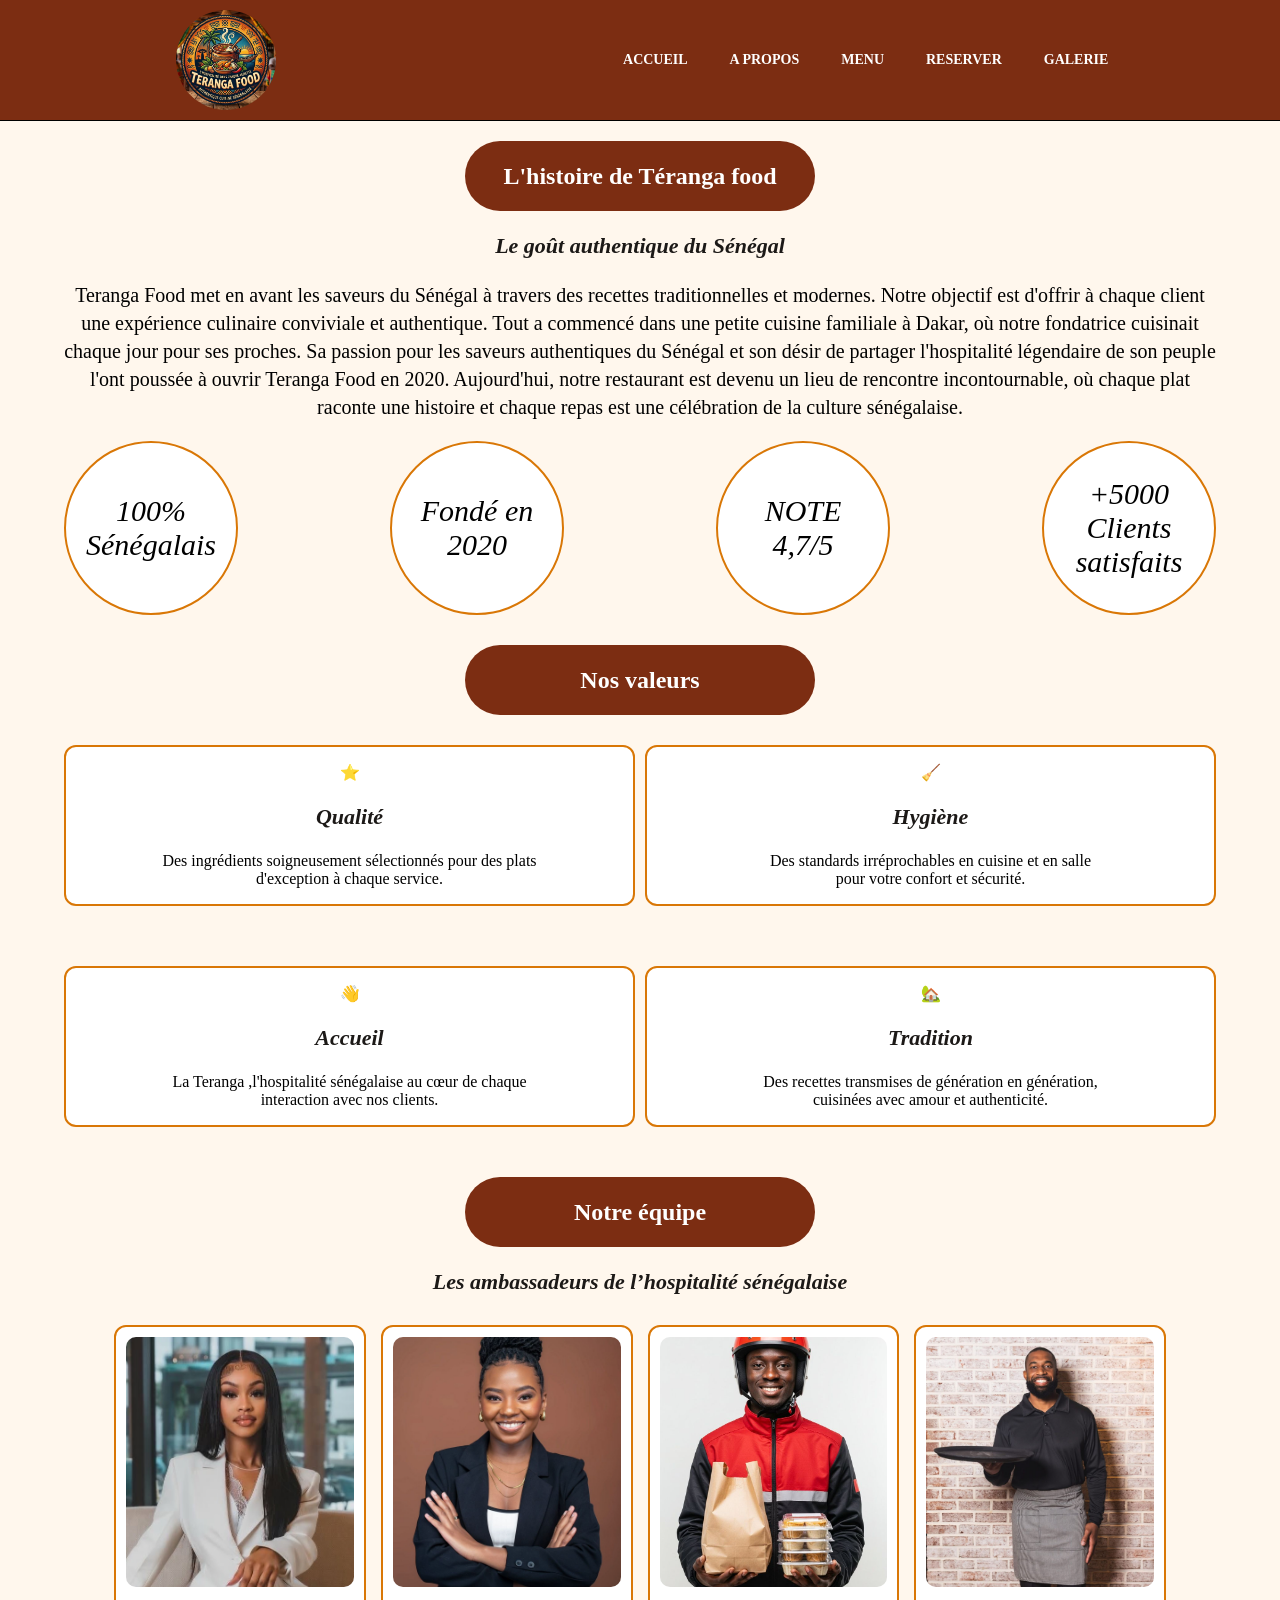
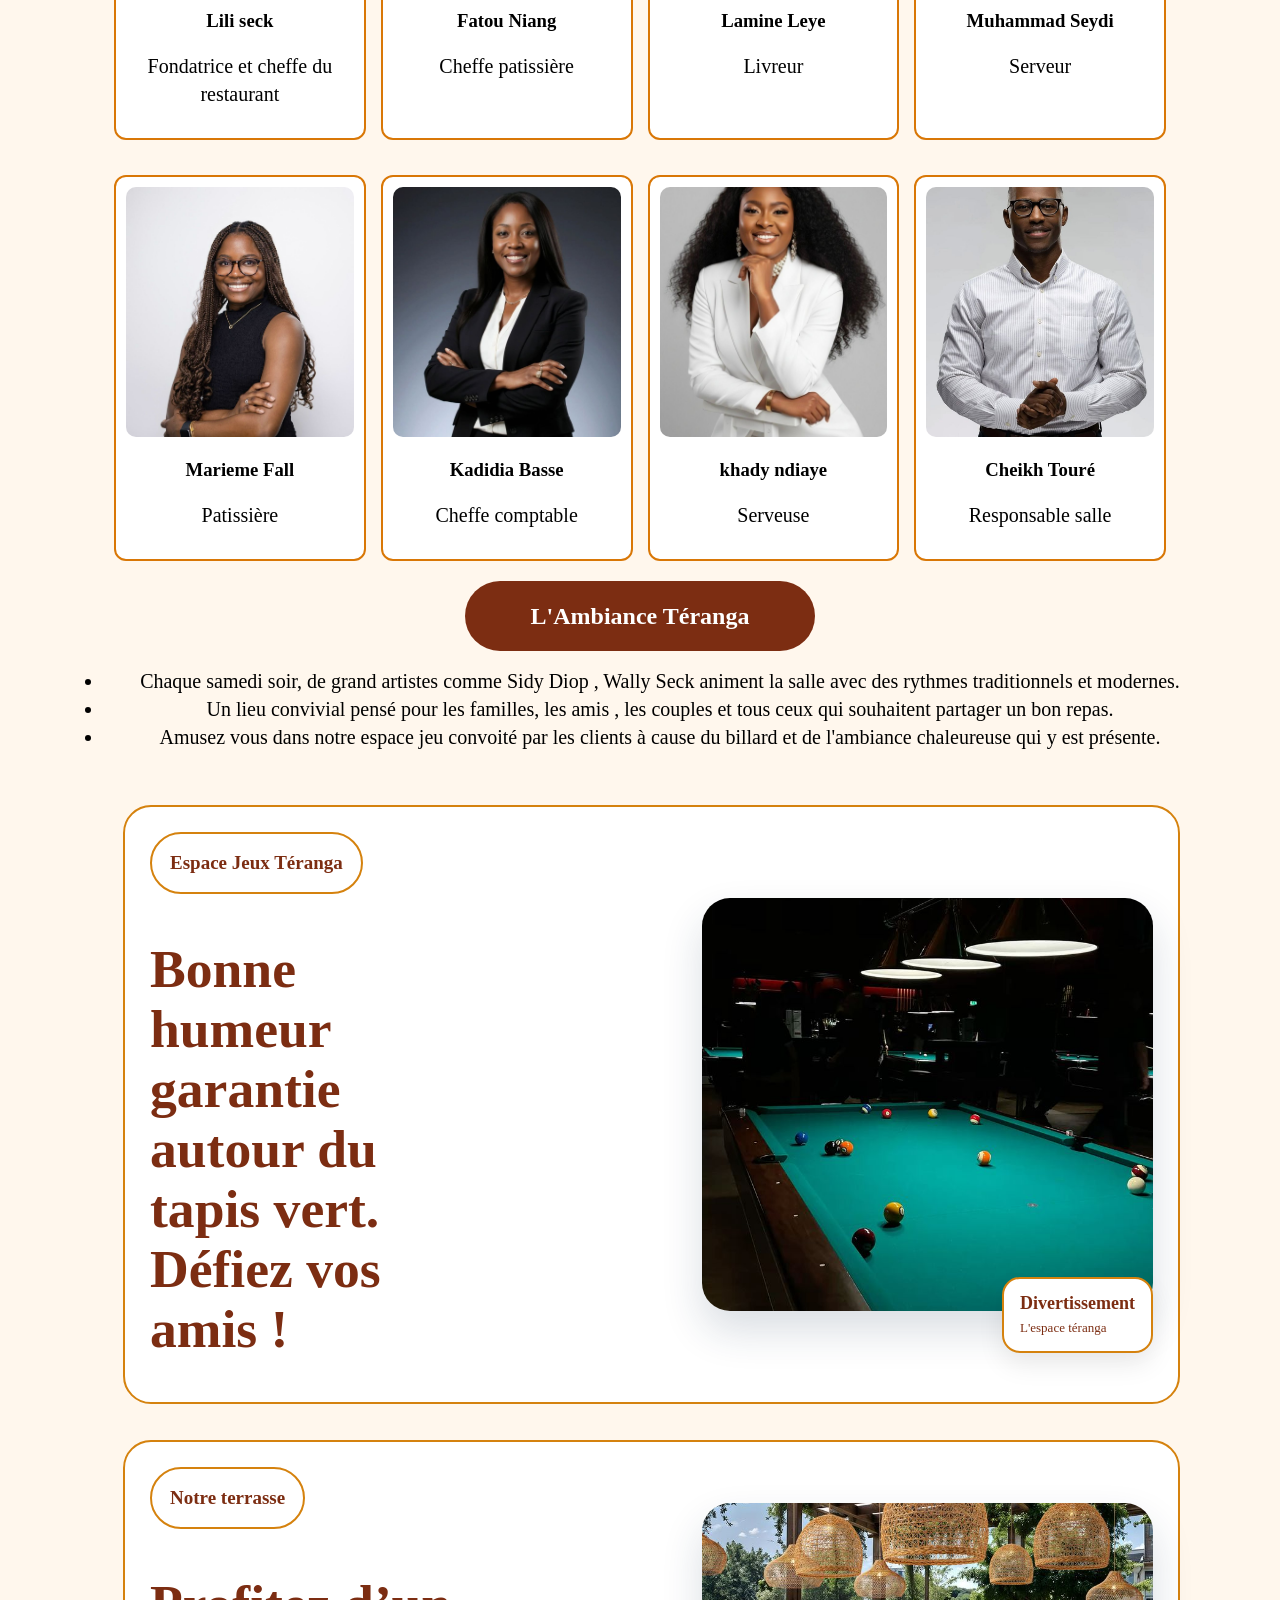
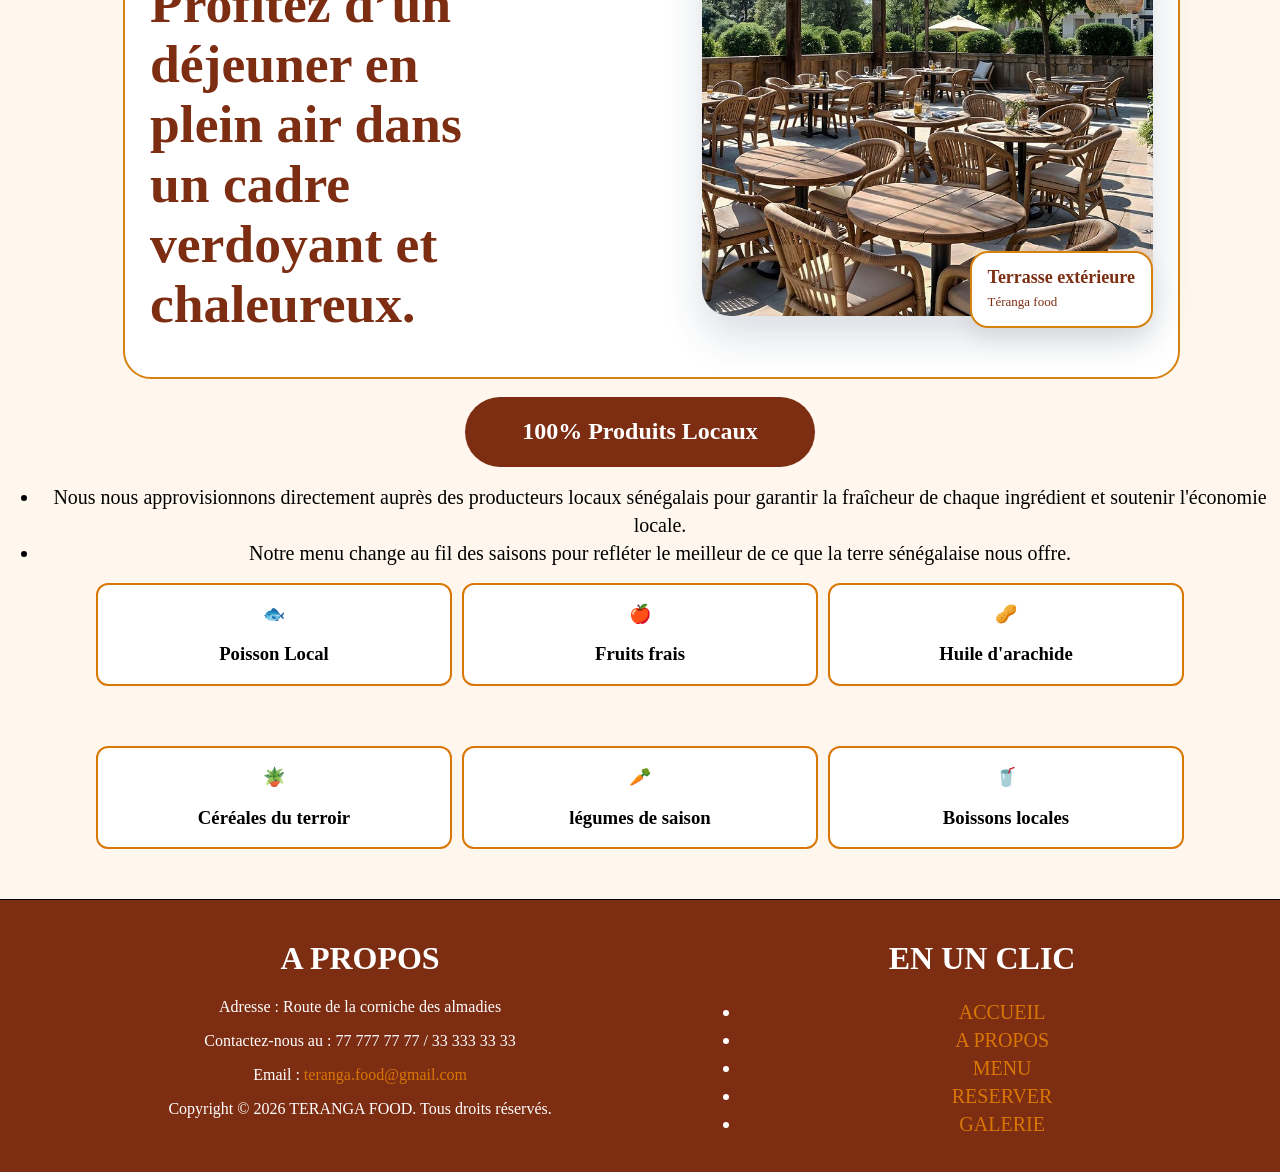
==== commit e3383f24: "changement" ====
--- a/about.html
+++ b/about.html
@@ -87,12 +87,12 @@
                 <p>Cheffe patissière</p>
             </div>
             <div class="service">
-                <img src="per1.jpeg" alt="">
+                <img src="livreur.jpg" alt="">
                 <h3>Lamine Leye</h3>
                 <p>Livreur</p>
             </div>
             <div class="service">
-                <img src="per4.jpeg" alt="">
+                <img src="serveur.jpg" alt="">
                 <h3>Muhammad Seydi</h3>
                 <p>Serveur</p>
             </div>
--- a/css/style.css
+++ b/css/style.css
@@ -15,6 +15,8 @@
         width: 100%;
         top: 0;
         background-color: #7C2D12;
+        position: relative;
+        z-index: 100;
     }
 
     .oui {
@@ -35,6 +37,8 @@
         align-items: center;
         gap: 10px;
         flex-wrap: wrap;
+        position: relative;
+        z-index: 200;
     }
 
     .nav a {
@@ -106,6 +110,10 @@
         transform: rotate(-45deg);
     }
 
+    .menu-checkbox:checked~.nav {
+        margin-top: 40px;
+    }
+
     /* le style de la grande bannière avec image d'un plat sénégalais */
     .contenu img {
         width: 100%;
@@ -121,17 +129,18 @@
         left: 50%;
         transform: translate(-50%, -50%);
         text-align: center;
-        width: 80%;
-    }
+        width: 90%;
+    }
+
     .grand h3 {
         color: white;
         font-family: Georgia, 'Times New Roman', Times, serif;
         margin-bottom: 10px;
-        font-size: 25px;
+        font-size: 30px;
     }
 
     .grand h1 {
-        font-size: 50px;
+        font-size: 57px;
         color: white;
         font-family: Georgia, 'Times New Roman', Times, serif;
         margin-bottom: 20px;
@@ -141,7 +150,7 @@
         color: white;
         font-family: Georgia, 'Times New Roman', Times, serif;
         margin-bottom: 20px;
-        font-size: 24px;
+        font-size: 30px;
     }
 
     .grand {
@@ -221,6 +230,7 @@
         margin: auto;
         background-color: #7C2D12;
     }
+
     /* les images de présentation du restaurant sur la page d'accueil */
     .grille {
         margin-top: 30px;
@@ -258,6 +268,7 @@
         text-align: center;
         line-height: 1.4;
     }
+
     /* le footeux */
     .footeux {
         border-top: 1px solid black;
@@ -267,24 +278,29 @@
         padding: 18px;
         text-align: center;
         color: white;
-        width: 100%;
-    }
+        box-sizing: border-box;
+        width: 100%;
+    }
+
     /* partie gauche du footeux */
     .gauche a {
         text-decoration: none;
         color: #D97706;
     }
-     /* partie droite du footeux */
+
+    /* partie droite du footeux */
     .droite a {
         text-decoration: none;
         color: #D97706;
     }
+
     /* les cercles avec les statistiques dans le site index.html et about.html */
     .pro {
         width: 90%;
         margin: auto;
     }
-      .cercle {
+
+    .cercle {
         width: 170px;
         height: 170px;
         border-radius: 50%;
@@ -338,6 +354,7 @@
         color: #7C2D12;
         text-decoration: underline;
     }
+
     /* bouton et décoration bouton */
     .btnmenu,
     .btntable {
@@ -384,7 +401,8 @@
         top: 0;
         border: 1px solid transparent;
     }
-     /* grille responsive des plats du menu*/
+
+    /* grille responsive des plats du menu*/
     .menu {
         margin-top: 30px;
         display: grid;
@@ -393,10 +411,12 @@
         gap: 20px;
         padding: 0 50px;
     }
+
     /* decoration prix */
     .prix {
         color: #FBBF24;
-    } 
+    }
+
     .grid {
         border: 2px solid #7C2D12;
         background-color: white;
@@ -421,6 +441,7 @@
         color: #7C2D12;
         text-decoration: underline;
     }
+
     /* bouton et décoration bouton */
     .grid button {
         display: inline-flex;
@@ -458,12 +479,14 @@
         font-weight: bold;
         font-family: Arial, Helvetica, sans-serif;
     }
-      /* ecriture juste après le top de la page menu.html */
+
+    /* ecriture juste après le top de la page menu.html */
     .topmenu {
         text-align: center;
         font-size: 35px;
         color: #7C2D12;
     }
+
     /* ecriture juste avant le footeux de la page menu.html */
     .basmenu {
         text-align: center;
@@ -515,6 +538,7 @@
         margin-top: 10px;
         width: 100%;
     }
+
     /* image logo téranga food sur le formulaire */
     .both {
         display: flex;
@@ -529,6 +553,7 @@
         margin-top: 10px;
         margin-right: 17px;
     }
+
     /* écriture début sur le formulaire */
     .head h1,
     .head h3 {
@@ -540,6 +565,7 @@
         font-size: 35px;
         color: #7C2D12;
     }
+
     /* css de l'input */
     .fr2 input,
     .date input,
@@ -554,11 +580,13 @@
         margin-top: 10px;
         background-color: rgb(242, 235, 235);
     }
+
     /* checkbox se souvenir de moi */
     .souvenir {
         margin-top: 25px;
         font-size: 19px;
     }
+
     /* bouton reserver et la décoration du bouton */
     .bouton {
         display: flex;
@@ -607,6 +635,7 @@
         margin: 0 auto;
         padding: 20px;
     }
+
     /* les titres et sous titres  */
     .hist1 h2,
     .nv {
@@ -631,6 +660,7 @@
         font-style: italic;
         text-align: center;
     }
+
     /* les paragraphes */
     .hist1 p,
     .hist4 p,
@@ -639,6 +669,7 @@
         text-align: center;
         line-height: 1.4;
     }
+
     /* grille des valeurs */
     .hist2 {
         display: flex;
@@ -683,7 +714,8 @@
         font-size: 18px;
         color: #1C1917;
     }
-     /* grille des images de l'equipe */
+
+    /* grille des images de l'equipe */
     .hist4 {
         margin-top: 30px;
         display: grid;
@@ -711,7 +743,8 @@
         border-radius: 10px;
         object-fit: cover;
     }
-     /* la partie des cases parlant de l'ambiance*/
+
+    /* la partie des cases parlant de l'ambiance teranga */
     .hero {
         padding: 18px;
         align-items: center;
@@ -776,7 +809,7 @@
         object-fit: cover;
     }
 
-    /* les cartes flottantes de la partie des cases de l'ambiance */
+    /* les cartes flottantes de la partie des cases de l'ambiance teranga*/
     .floating-card {
         position: absolute;
         z-index: 2;
@@ -805,6 +838,7 @@
         line-height: 1.5;
         color: #7C2D12;
     }
+
     /* grille de la partie 100% produits locaux */
     .hist5 {
         grid-template-columns: repeat(3, 1fr);
@@ -879,6 +913,7 @@
         line-height: 1.8;
         max-width: 480px;
     }
+
     /* grandes images de la partie galerie */
     .galerie,
     .galerie1 {
@@ -898,11 +933,12 @@
         object-fit: cover;
         border-radius: 12px;
     }
-   
+
     .grande,
     .petites {
         flex: 1;
     }
+
     /* petites images de la partie galerie */
     .petites {
         display: grid;
@@ -916,8 +952,8 @@
         object-fit: cover;
         border-radius: 12px;
     }
-    /* images moyennes de la partie galerie */
-    .grid1 {
+
+    images moyennes de la partie galerie .grid1 {
         border: 2px solid #D97706;
         background-color: white;
         padding: 10px;
@@ -947,8 +983,8 @@
 
     .bloca {
         overflow: hidden;
-        height: 400px;
-        border-radius: 10px;
+        height: 530px;
+       border-radius: 10px;
     }
 
     .bloca img {
@@ -963,7 +999,7 @@
 
 
 
-
+    /* adaptation responsive format tablette */
 
     @media (max-width: 1024px) {
         .hero-box {
@@ -986,7 +1022,12 @@
         .service img {
             grid-template-columns: repeat(2, 1fr);
         }
-
+        .topmenu h1{
+            font-size: 56px;
+        }
+        .hautee h1{
+            font-size: 95px;
+        }
         .hist4,
         .hist5,
         .grille {
@@ -1018,10 +1059,6 @@
             text-align: center;
         }
 
-        .footeux {
-            grid-template-columns: 1fr;
-        }
-
         .droite ul {
             list-style: none;
             padding: 0;
@@ -1034,30 +1071,31 @@
 
         .grande img {
             width: 100%;
-            height: 300px;
+            height: 600px;
         }
 
         .petites {
             grid-template-columns: repeat(2, 1fr);
-            height: auto;
-        }
-
-        .bloca {
-            height: 250px;
+        }
+        .petites img{
+            height: 500px;
         }
 
         .galerie,
         .galerie1 {
-            display: flex;
-            gap: 12px;
-            padding: 20px;
-            width: 100%;
-            height: 500px;
-            box-sizing: border-box;
-            align-items: stretch;
             flex-direction: column;
-        }
-
+            height: auto;
+            padding: 10px;
+        }
+
+        .footeux {
+            grid-template-columns: 1fr;
+        }
+        .hero-box {
+            margin: 0 auto;
+            grid-template-columns: 1fr;
+            width: 90%;
+        }
         .formulaire {
             width: 90%;
             margin: 20px auto;
@@ -1074,17 +1112,26 @@
         }
 
         .bloca {
-            height: 300px;
-        }
-    }
-
-
+            height: 500px;
+        }
+    }
+
+
+    /* adaptation responsive format telephone */
 
     @media(max-width:430px) {
         .service img {
             grid-template-columns: repeat(1, 1fr);
         }
-
+        .topmenu h1{
+            font-size: 42px;
+        }
+        .grand-texte h1{
+            font-size: 42px;
+        }
+        .hautee h1{
+            font-size: 55px;
+        }
         .hist4,
         .hist3,
         .hist5,
@@ -1103,6 +1150,17 @@
             grid-template-columns: 1fr;
         }
 
+        .hero-box {
+            margin: 0 auto;
+            grid-template-columns: 1fr;
+            width: 85%;
+        }
+
+        ul {
+            padding-left: 20px;
+            text-align: left;
+        }
+
         .galerie,
         .galerie1 {
             flex-direction: column;
@@ -1112,7 +1170,7 @@
 
         .grande {
             width: 100%;
-            height: 250px;
+            height: 450px;
         }
 
         .grande img {
@@ -1131,7 +1189,7 @@
 
         .petites img {
             width: 100%;
-            height: 250px;
+            height: 400px;
             object-fit: cover;
             border-radius: 12px;
         }
@@ -1141,9 +1199,15 @@
             gap: 12px;
             padding: 10px;
         }
+        .barre1 {
+        width: 300px;
+        height: 2px;
+        margin: auto;
+        background-color: #7C2D12;
+    }
 
         .bloca {
-            height: 250px;
+            height: 400px;
         }
 
         .formulaire {
@@ -1154,4 +1218,5 @@
             display: block;
 
         }
+
     }
